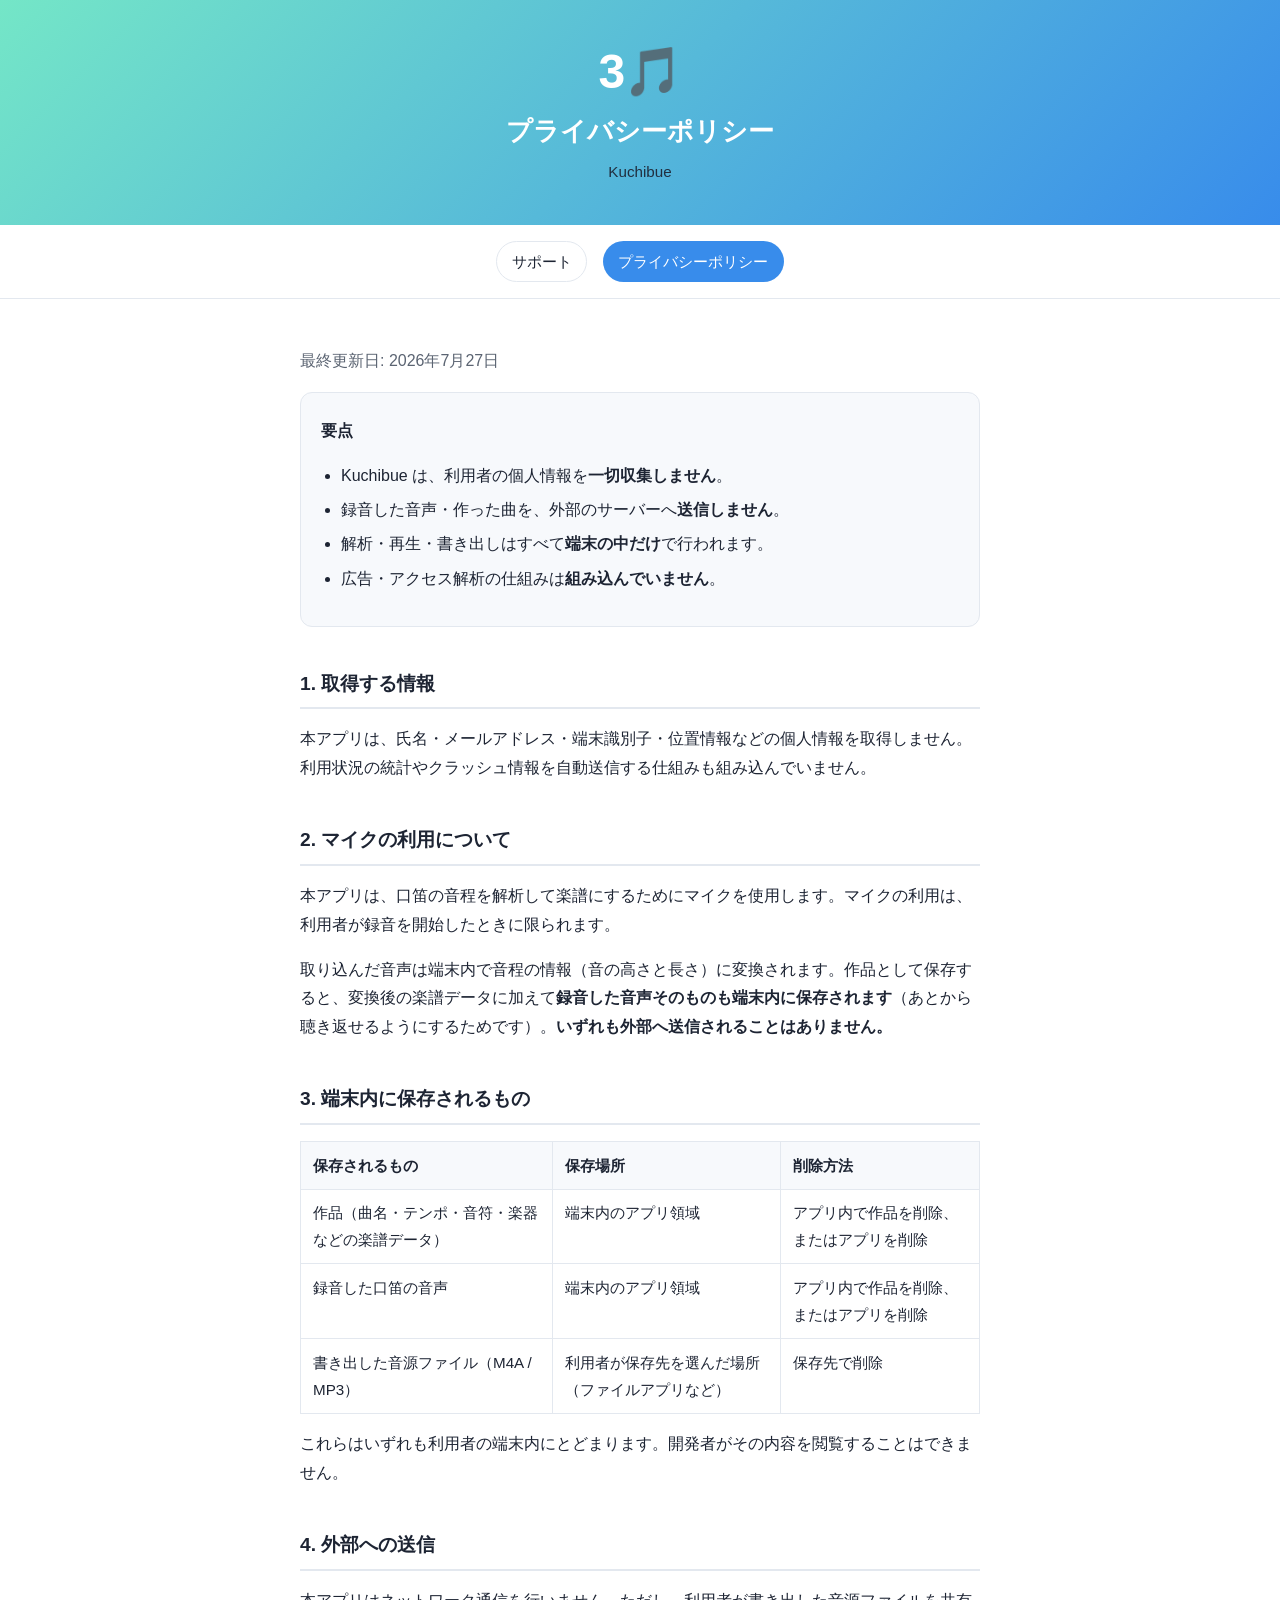
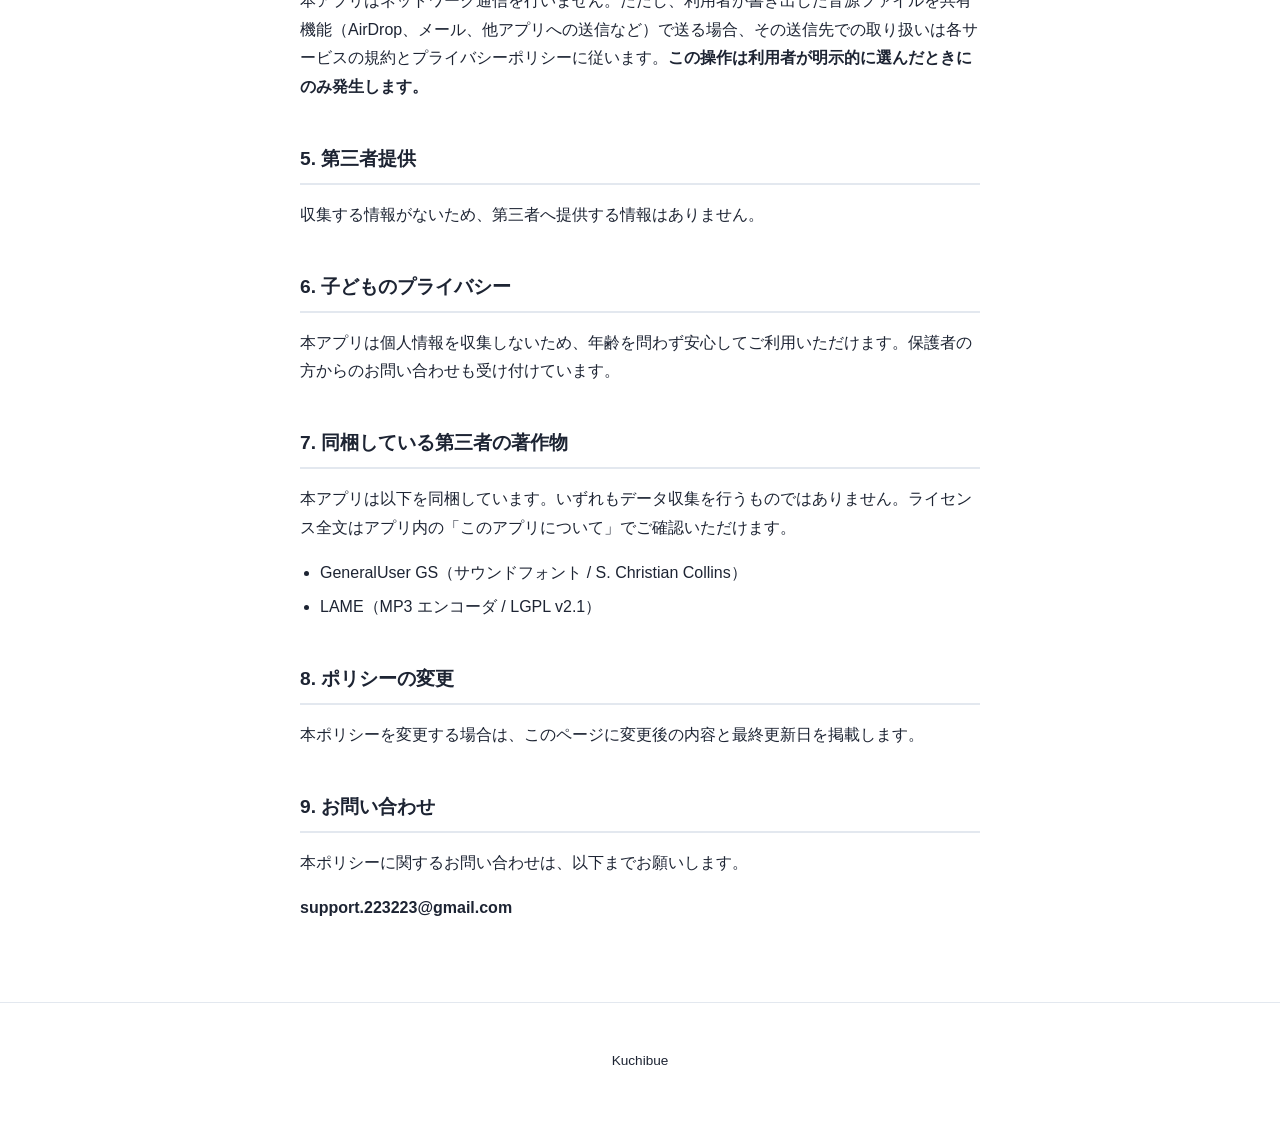
==== privacy.html @ 17d340cf "口笛の生音を保存する仕様変更を反映 アプリが録音した口笛の音声も端末内に保存するようになったため、 FAQ とプライバシーポリシーの記述を実態に合わせる。書き出しの長さ上限も追記。" ====
<!DOCTYPE html>
<html lang="ja">
<head>
<meta charset="utf-8">
<meta name="viewport" content="width=device-width, initial-scale=1">
<title>Kuchibue — プライバシーポリシー</title>
<meta name="description" content="iOS アプリ Kuchibue のプライバシーポリシー。個人情報の収集・送信は行いません。">
<link rel="stylesheet" href="style.css">
</head>
<body>

<header>
  <div class="logo">3🎵</div>
  <h1>プライバシーポリシー</h1>
  <p>Kuchibue</p>
</header>

<nav>
  <a href="index.html">サポート</a>
  <a href="privacy.html" class="current">プライバシーポリシー</a>
</nav>

<main>

<p class="lead">最終更新日: 2026年7月27日</p>

<div class="card">
  <h3>要点</h3>
  <ul>
    <li>Kuchibue は、利用者の個人情報を<strong>一切収集しません</strong>。</li>
    <li>録音した音声・作った曲を、外部のサーバーへ<strong>送信しません</strong>。</li>
    <li>解析・再生・書き出しはすべて<strong>端末の中だけ</strong>で行われます。</li>
    <li>広告・アクセス解析の仕組みは<strong>組み込んでいません</strong>。</li>
  </ul>
</div>

<h2>1. 取得する情報</h2>
<p>本アプリは、氏名・メールアドレス・端末識別子・位置情報などの個人情報を取得しません。利用状況の統計やクラッシュ情報を自動送信する仕組みも組み込んでいません。</p>

<h2>2. マイクの利用について</h2>
<p>本アプリは、口笛の音程を解析して楽譜にするためにマイクを使用します。マイクの利用は、利用者が録音を開始したときに限られます。</p>
<p>取り込んだ音声は端末内で音程の情報（音の高さと長さ）に変換されます。作品として保存すると、変換後の楽譜データに加えて<strong>録音した音声そのものも端末内に保存されます</strong>（あとから聴き返せるようにするためです）。<strong>いずれも外部へ送信されることはありません。</strong></p>

<h2>3. 端末内に保存されるもの</h2>
<table>
  <tr><th>保存されるもの</th><th>保存場所</th><th>削除方法</th></tr>
  <tr>
    <td>作品（曲名・テンポ・音符・楽器などの楽譜データ）</td>
    <td>端末内のアプリ領域</td>
    <td>アプリ内で作品を削除、またはアプリを削除</td>
  </tr>
  <tr>
    <td>録音した口笛の音声</td>
    <td>端末内のアプリ領域</td>
    <td>アプリ内で作品を削除、またはアプリを削除</td>
  </tr>
  <tr>
    <td>書き出した音源ファイル（M4A / MP3）</td>
    <td>利用者が保存先を選んだ場所（ファイルアプリなど）</td>
    <td>保存先で削除</td>
  </tr>
</table>
<p>これらはいずれも利用者の端末内にとどまります。開発者がその内容を閲覧することはできません。</p>

<h2>4. 外部への送信</h2>
<p>本アプリはネットワーク通信を行いません。ただし、利用者が書き出した音源ファイルを共有機能（AirDrop、メール、他アプリへの送信など）で送る場合、その送信先での取り扱いは各サービスの規約とプライバシーポリシーに従います。<strong>この操作は利用者が明示的に選んだときにのみ発生します。</strong></p>

<h2>5. 第三者提供</h2>
<p>収集する情報がないため、第三者へ提供する情報はありません。</p>

<h2>6. 子どものプライバシー</h2>
<p>本アプリは個人情報を収集しないため、年齢を問わず安心してご利用いただけます。保護者の方からのお問い合わせも受け付けています。</p>

<h2>7. 同梱している第三者の著作物</h2>
<p>本アプリは以下を同梱しています。いずれもデータ収集を行うものではありません。ライセンス全文はアプリ内の「このアプリについて」でご確認いただけます。</p>
<ul>
  <li>GeneralUser GS（サウンドフォント / S. Christian Collins）</li>
  <li>LAME（MP3 エンコーダ / LGPL v2.1）</li>
</ul>

<h2>8. ポリシーの変更</h2>
<p>本ポリシーを変更する場合は、このページに変更後の内容と最終更新日を掲載します。</p>

<h2>9. お問い合わせ</h2>
<p>本ポリシーに関するお問い合わせは、以下までお願いします。</p>
<p><strong>support.223223@gmail.com</strong></p>

</main>

<footer>
  <p>Kuchibue</p>
</footer>

</body>
</html>
---- style.css ----
/* Kuchibue 公式サイト（サポート／プライバシーポリシー）
   外部リソースに依存しない。配色はアプリのアイコンに合わせる。 */

:root {
  --mint: #74e6c7;
  --blue: #388ceb;
  --ink: #1d2433;
  --muted: #5b6472;
  --line: #e3e8ef;
  --bg: #ffffff;
  --card: #f7f9fc;
}

@media (prefers-color-scheme: dark) {
  :root {
    --ink: #eef2f8;
    --muted: #a3adbb;
    --line: #2a3242;
    --bg: #151a23;
    --card: #1d2431;
  }
}

* { box-sizing: border-box; }

body {
  margin: 0;
  background: var(--bg);
  color: var(--ink);
  font-family: -apple-system, BlinkMacSystemFont, "Hiragino Sans", "Noto Sans JP", sans-serif;
  line-height: 1.8;
  -webkit-text-size-adjust: 100%;
}

header {
  background: linear-gradient(135deg, var(--mint), var(--blue));
  color: #fff;
  padding: 3rem 1.25rem 2.5rem;
  text-align: center;
}

header .logo {
  font-size: 3rem;
  font-weight: 700;
  letter-spacing: -0.04em;
  line-height: 1;
}

header h1 { margin: 0.75rem 0 0.25rem; font-size: 1.6rem; }
header p { margin: 0; opacity: 0.92; font-size: 0.95rem; }

main {
  max-width: 720px;
  margin: 0 auto;
  padding: 2rem 1.25rem 4rem;
}

h2 {
  font-size: 1.2rem;
  margin: 2.5rem 0 0.75rem;
  padding-bottom: 0.4rem;
  border-bottom: 2px solid var(--line);
}

h3 { font-size: 1rem; margin: 1.75rem 0 0.4rem; }

p, li { color: var(--ink); }
ul { padding-left: 1.25rem; }
li { margin: 0.35rem 0; }

.lead { color: var(--muted); }

.card {
  background: var(--card);
  border: 1px solid var(--line);
  border-radius: 12px;
  padding: 1rem 1.25rem;
  margin: 1rem 0;
}

.card h3 { margin-top: 0.5rem; }

.note {
  border-left: 4px solid var(--blue);
  padding-left: 1rem;
  color: var(--muted);
}

a { color: var(--blue); }

nav {
  display: flex;
  gap: 1rem;
  justify-content: center;
  flex-wrap: wrap;
  padding: 1rem;
  border-bottom: 1px solid var(--line);
}

nav a {
  text-decoration: none;
  font-size: 0.95rem;
  padding: 0.35rem 0.9rem;
  border-radius: 999px;
  border: 1px solid var(--line);
  color: var(--ink);
}

nav a.current { background: var(--blue); color: #fff; border-color: transparent; }

footer {
  border-top: 1px solid var(--line);
  padding: 2rem 1.25rem 3rem;
  text-align: center;
  color: var(--muted);
  font-size: 0.85rem;
}

table { border-collapse: collapse; width: 100%; margin: 1rem 0; font-size: 0.95rem; }
th, td { border: 1px solid var(--line); padding: 0.6rem 0.75rem; text-align: left; vertical-align: top; }
th { background: var(--card); white-space: nowrap; }

@media (max-width: 480px) {
  header { padding: 2.25rem 1rem 2rem; }
  header .logo { font-size: 2.4rem; }
  table, th, td { font-size: 0.9rem; }
}
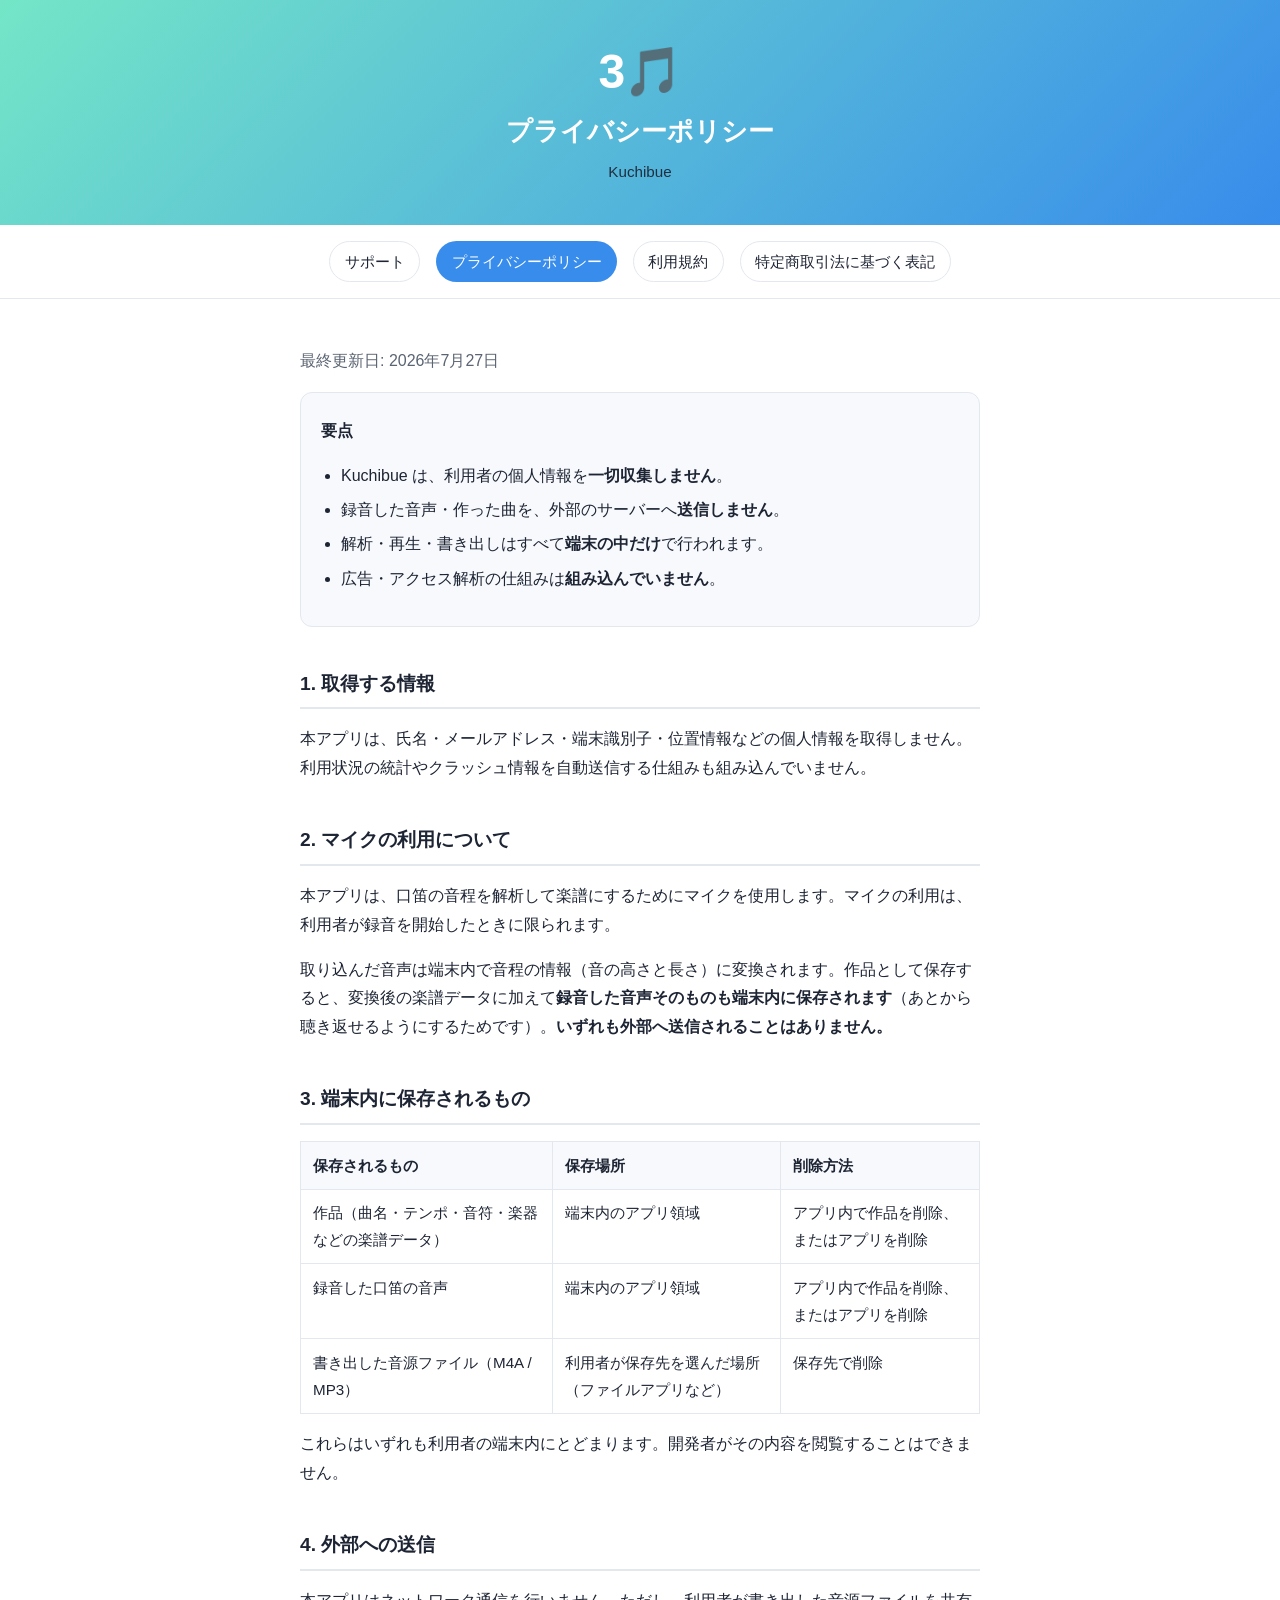
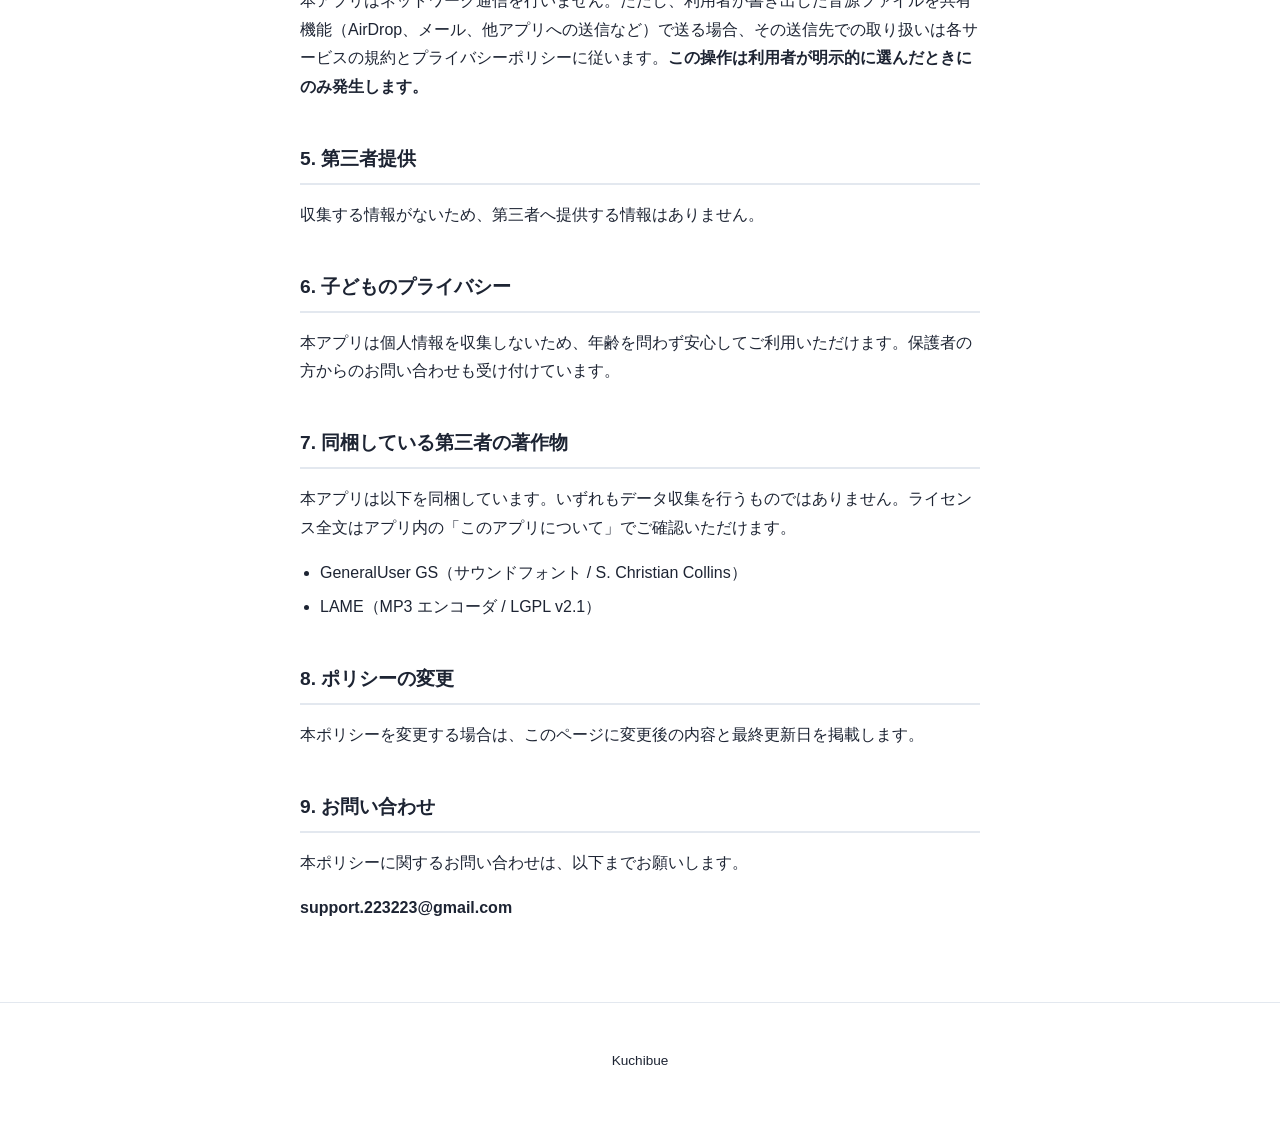
==== commit 9791ff41: "特定商取引法に基づく表記と利用規約を追加した App内課金(Kuchibue Pro)を出すにあたり、日本では iTunes K.K. が代理人で 売主が開発者本人になるため、特商法11条の広告表示義" ====
--- a/privacy.html
+++ b/privacy.html
@@ -18,6 +18,8 @@
 <nav>
   <a href="index.html">サポート</a>
   <a href="privacy.html" class="current">プライバシーポリシー</a>
+  <a href="terms.html">利用規約</a>
+  <a href="tokushoho.html">特定商取引法に基づく表記</a>
 </nav>
 
 <main>
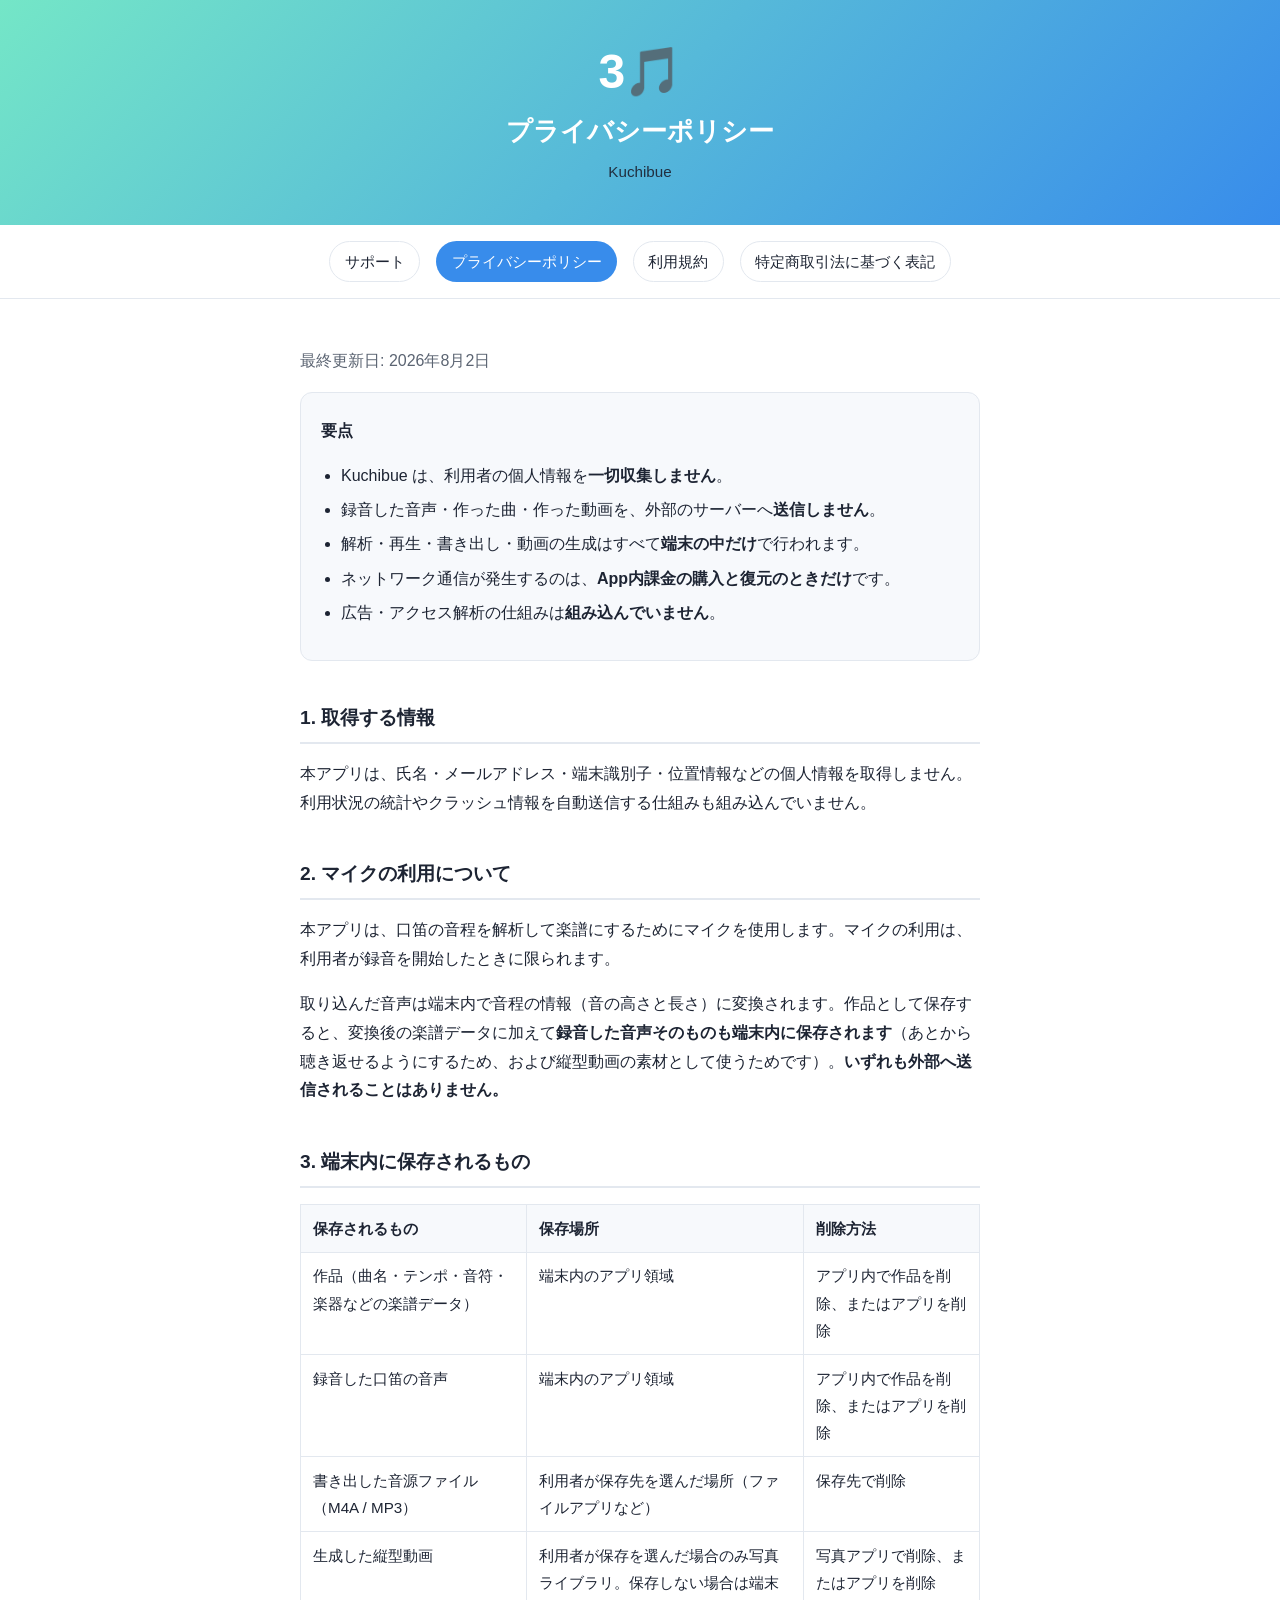
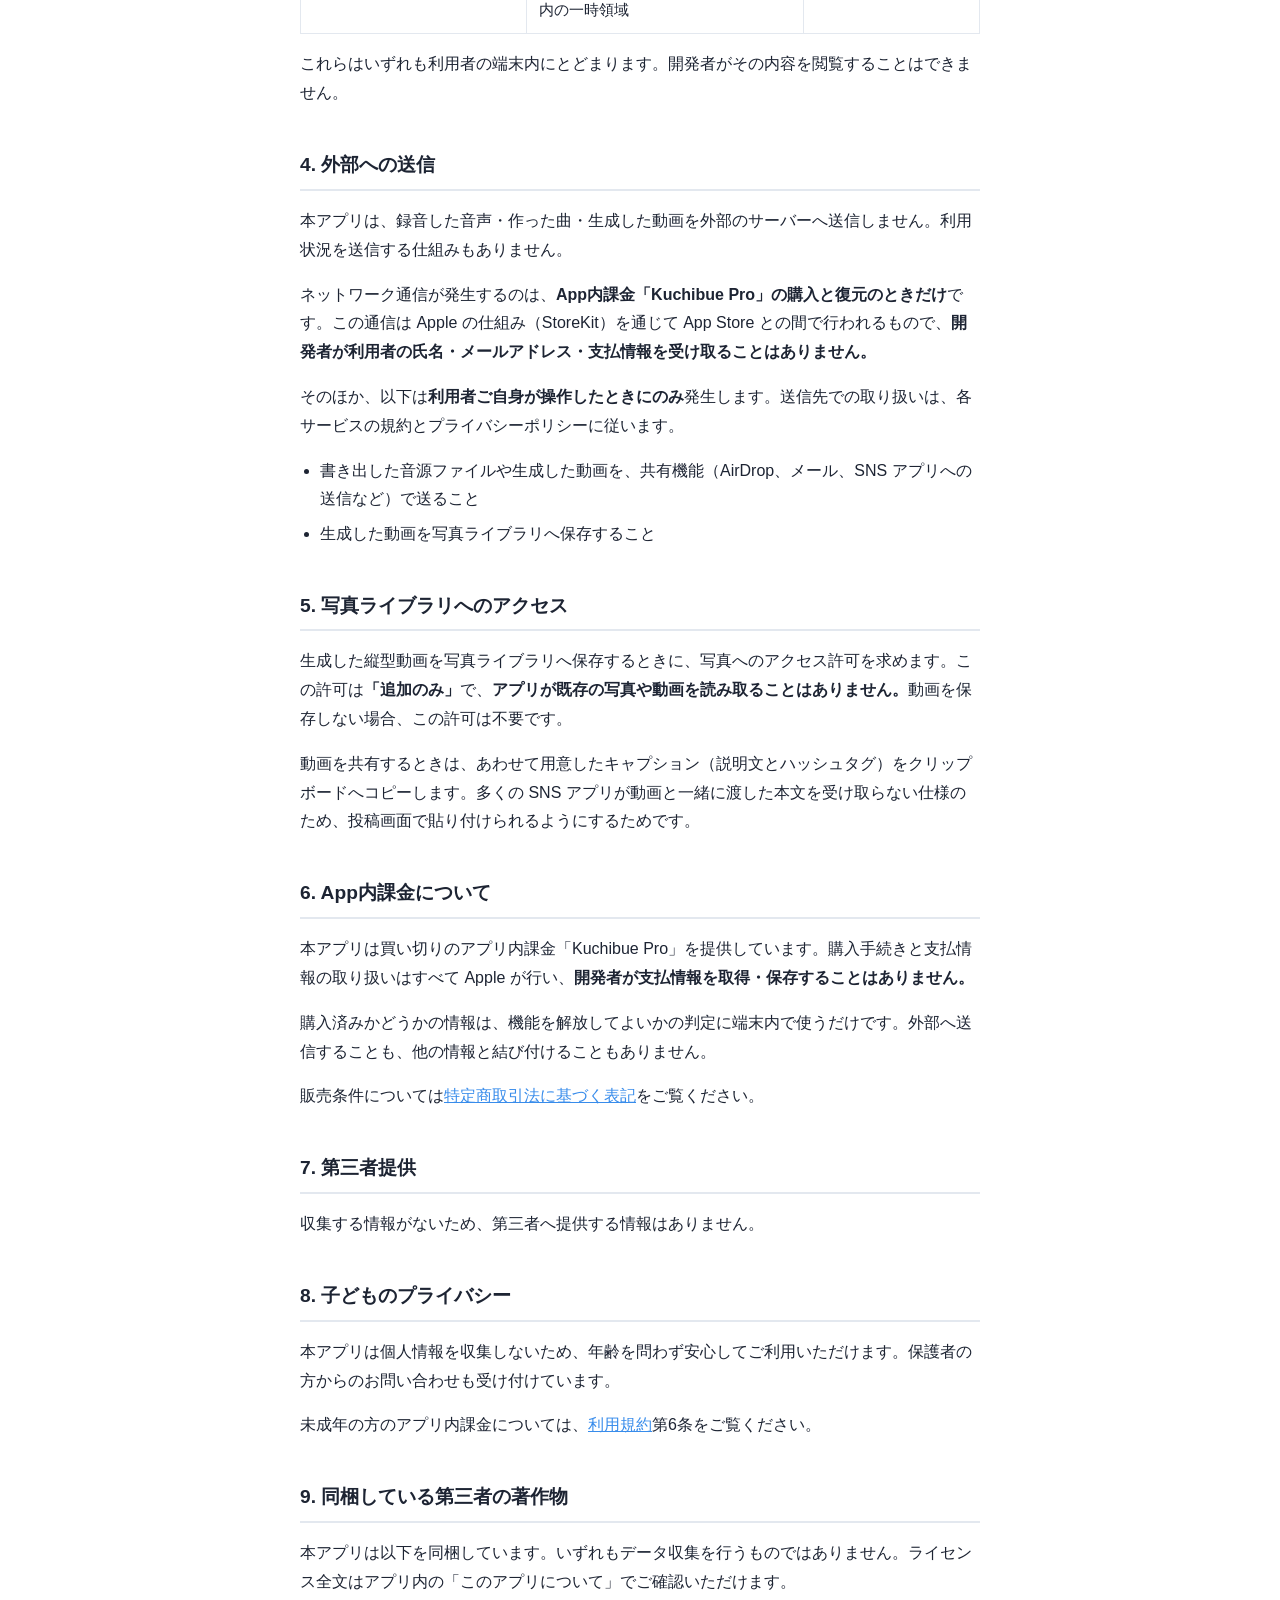
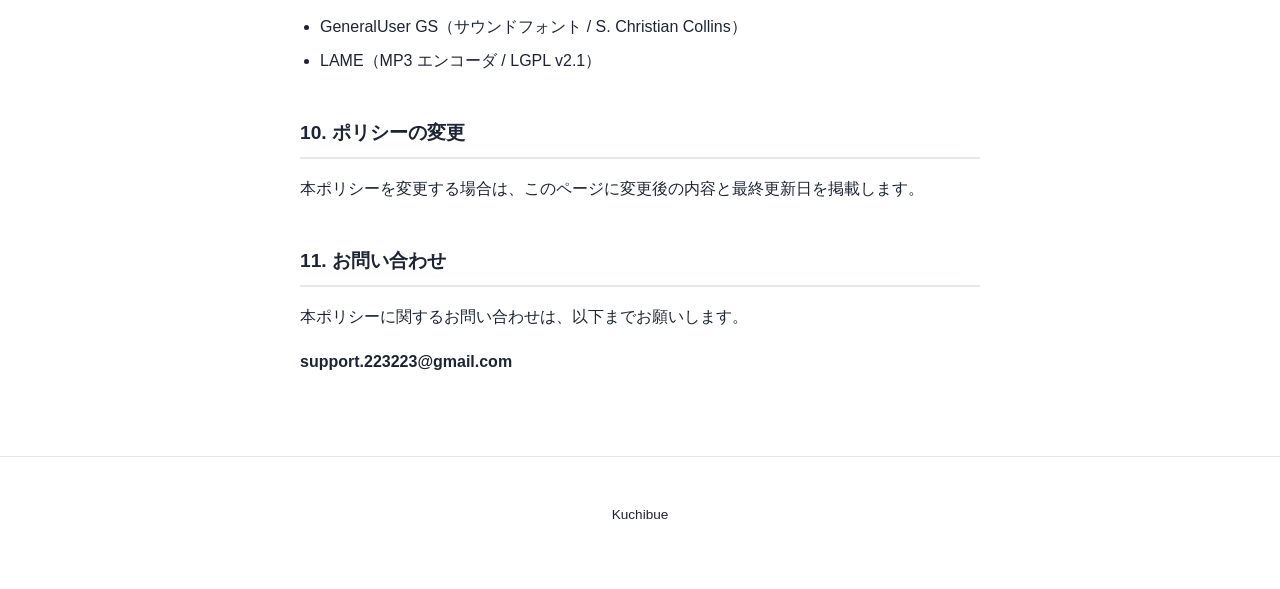
==== commit c35f13fa: "R16/R17/R19 の実装に合わせてサポートとポリシーを直した 「本アプリはネットワーク通信を行いません」が StoreKit と食い違っていたので、 録音音声・曲・動画を送信しないことと、通信が" ====
--- a/privacy.html
+++ b/privacy.html
@@ -24,14 +24,15 @@
 
 <main>
 
-<p class="lead">最終更新日: 2026年7月27日</p>
+<p class="lead">最終更新日: 2026年8月2日</p>
 
 <div class="card">
   <h3>要点</h3>
   <ul>
     <li>Kuchibue は、利用者の個人情報を<strong>一切収集しません</strong>。</li>
-    <li>録音した音声・作った曲を、外部のサーバーへ<strong>送信しません</strong>。</li>
-    <li>解析・再生・書き出しはすべて<strong>端末の中だけ</strong>で行われます。</li>
+    <li>録音した音声・作った曲・作った動画を、外部のサーバーへ<strong>送信しません</strong>。</li>
+    <li>解析・再生・書き出し・動画の生成はすべて<strong>端末の中だけ</strong>で行われます。</li>
+    <li>ネットワーク通信が発生するのは、<strong>App内課金の購入と復元のときだけ</strong>です。</li>
     <li>広告・アクセス解析の仕組みは<strong>組み込んでいません</strong>。</li>
   </ul>
 </div>
@@ -41,7 +42,7 @@
 
 <h2>2. マイクの利用について</h2>
 <p>本アプリは、口笛の音程を解析して楽譜にするためにマイクを使用します。マイクの利用は、利用者が録音を開始したときに限られます。</p>
-<p>取り込んだ音声は端末内で音程の情報（音の高さと長さ）に変換されます。作品として保存すると、変換後の楽譜データに加えて<strong>録音した音声そのものも端末内に保存されます</strong>（あとから聴き返せるようにするためです）。<strong>いずれも外部へ送信されることはありません。</strong></p>
+<p>取り込んだ音声は端末内で音程の情報（音の高さと長さ）に変換されます。作品として保存すると、変換後の楽譜データに加えて<strong>録音した音声そのものも端末内に保存されます</strong>（あとから聴き返せるようにするため、および縦型動画の素材として使うためです）。<strong>いずれも外部へ送信されることはありません。</strong></p>
 
 <h2>3. 端末内に保存されるもの</h2>
 <table>
@@ -61,29 +62,50 @@
     <td>利用者が保存先を選んだ場所（ファイルアプリなど）</td>
     <td>保存先で削除</td>
   </tr>
+  <tr>
+    <td>生成した縦型動画</td>
+    <td>利用者が保存を選んだ場合のみ写真ライブラリ。保存しない場合は端末内の一時領域</td>
+    <td>写真アプリで削除、またはアプリを削除</td>
+  </tr>
 </table>
 <p>これらはいずれも利用者の端末内にとどまります。開発者がその内容を閲覧することはできません。</p>
 
 <h2>4. 外部への送信</h2>
-<p>本アプリはネットワーク通信を行いません。ただし、利用者が書き出した音源ファイルを共有機能（AirDrop、メール、他アプリへの送信など）で送る場合、その送信先での取り扱いは各サービスの規約とプライバシーポリシーに従います。<strong>この操作は利用者が明示的に選んだときにのみ発生します。</strong></p>
+<p>本アプリは、録音した音声・作った曲・生成した動画を外部のサーバーへ送信しません。利用状況を送信する仕組みもありません。</p>
+<p>ネットワーク通信が発生するのは、<strong>App内課金「Kuchibue Pro」の購入と復元のときだけ</strong>です。この通信は Apple の仕組み（StoreKit）を通じて App Store との間で行われるもので、<strong>開発者が利用者の氏名・メールアドレス・支払情報を受け取ることはありません。</strong></p>
+<p>そのほか、以下は<strong>利用者ご自身が操作したときにのみ</strong>発生します。送信先での取り扱いは、各サービスの規約とプライバシーポリシーに従います。</p>
+<ul>
+  <li>書き出した音源ファイルや生成した動画を、共有機能（AirDrop、メール、SNS アプリへの送信など）で送ること</li>
+  <li>生成した動画を写真ライブラリへ保存すること</li>
+</ul>
 
-<h2>5. 第三者提供</h2>
+<h2>5. 写真ライブラリへのアクセス</h2>
+<p>生成した縦型動画を写真ライブラリへ保存するときに、写真へのアクセス許可を求めます。この許可は<strong>「追加のみ」</strong>で、<strong>アプリが既存の写真や動画を読み取ることはありません。</strong>動画を保存しない場合、この許可は不要です。</p>
+<p>動画を共有するときは、あわせて用意したキャプション（説明文とハッシュタグ）をクリップボードへコピーします。多くの SNS アプリが動画と一緒に渡した本文を受け取らない仕様のため、投稿画面で貼り付けられるようにするためです。</p>
+
+<h2>6. App内課金について</h2>
+<p>本アプリは買い切りのアプリ内課金「Kuchibue Pro」を提供しています。購入手続きと支払情報の取り扱いはすべて Apple が行い、<strong>開発者が支払情報を取得・保存することはありません。</strong></p>
+<p>購入済みかどうかの情報は、機能を解放してよいかの判定に端末内で使うだけです。外部へ送信することも、他の情報と結び付けることもありません。</p>
+<p>販売条件については<a href="tokushoho.html">特定商取引法に基づく表記</a>をご覧ください。</p>
+
+<h2>7. 第三者提供</h2>
 <p>収集する情報がないため、第三者へ提供する情報はありません。</p>
 
-<h2>6. 子どものプライバシー</h2>
+<h2>8. 子どものプライバシー</h2>
 <p>本アプリは個人情報を収集しないため、年齢を問わず安心してご利用いただけます。保護者の方からのお問い合わせも受け付けています。</p>
+<p>未成年の方のアプリ内課金については、<a href="terms.html">利用規約</a>第6条をご覧ください。</p>
 
-<h2>7. 同梱している第三者の著作物</h2>
+<h2>9. 同梱している第三者の著作物</h2>
 <p>本アプリは以下を同梱しています。いずれもデータ収集を行うものではありません。ライセンス全文はアプリ内の「このアプリについて」でご確認いただけます。</p>
 <ul>
   <li>GeneralUser GS（サウンドフォント / S. Christian Collins）</li>
   <li>LAME（MP3 エンコーダ / LGPL v2.1）</li>
 </ul>
 
-<h2>8. ポリシーの変更</h2>
+<h2>10. ポリシーの変更</h2>
 <p>本ポリシーを変更する場合は、このページに変更後の内容と最終更新日を掲載します。</p>
 
-<h2>9. お問い合わせ</h2>
+<h2>11. お問い合わせ</h2>
 <p>本ポリシーに関するお問い合わせは、以下までお願いします。</p>
 <p><strong>support.223223@gmail.com</strong></p>
 
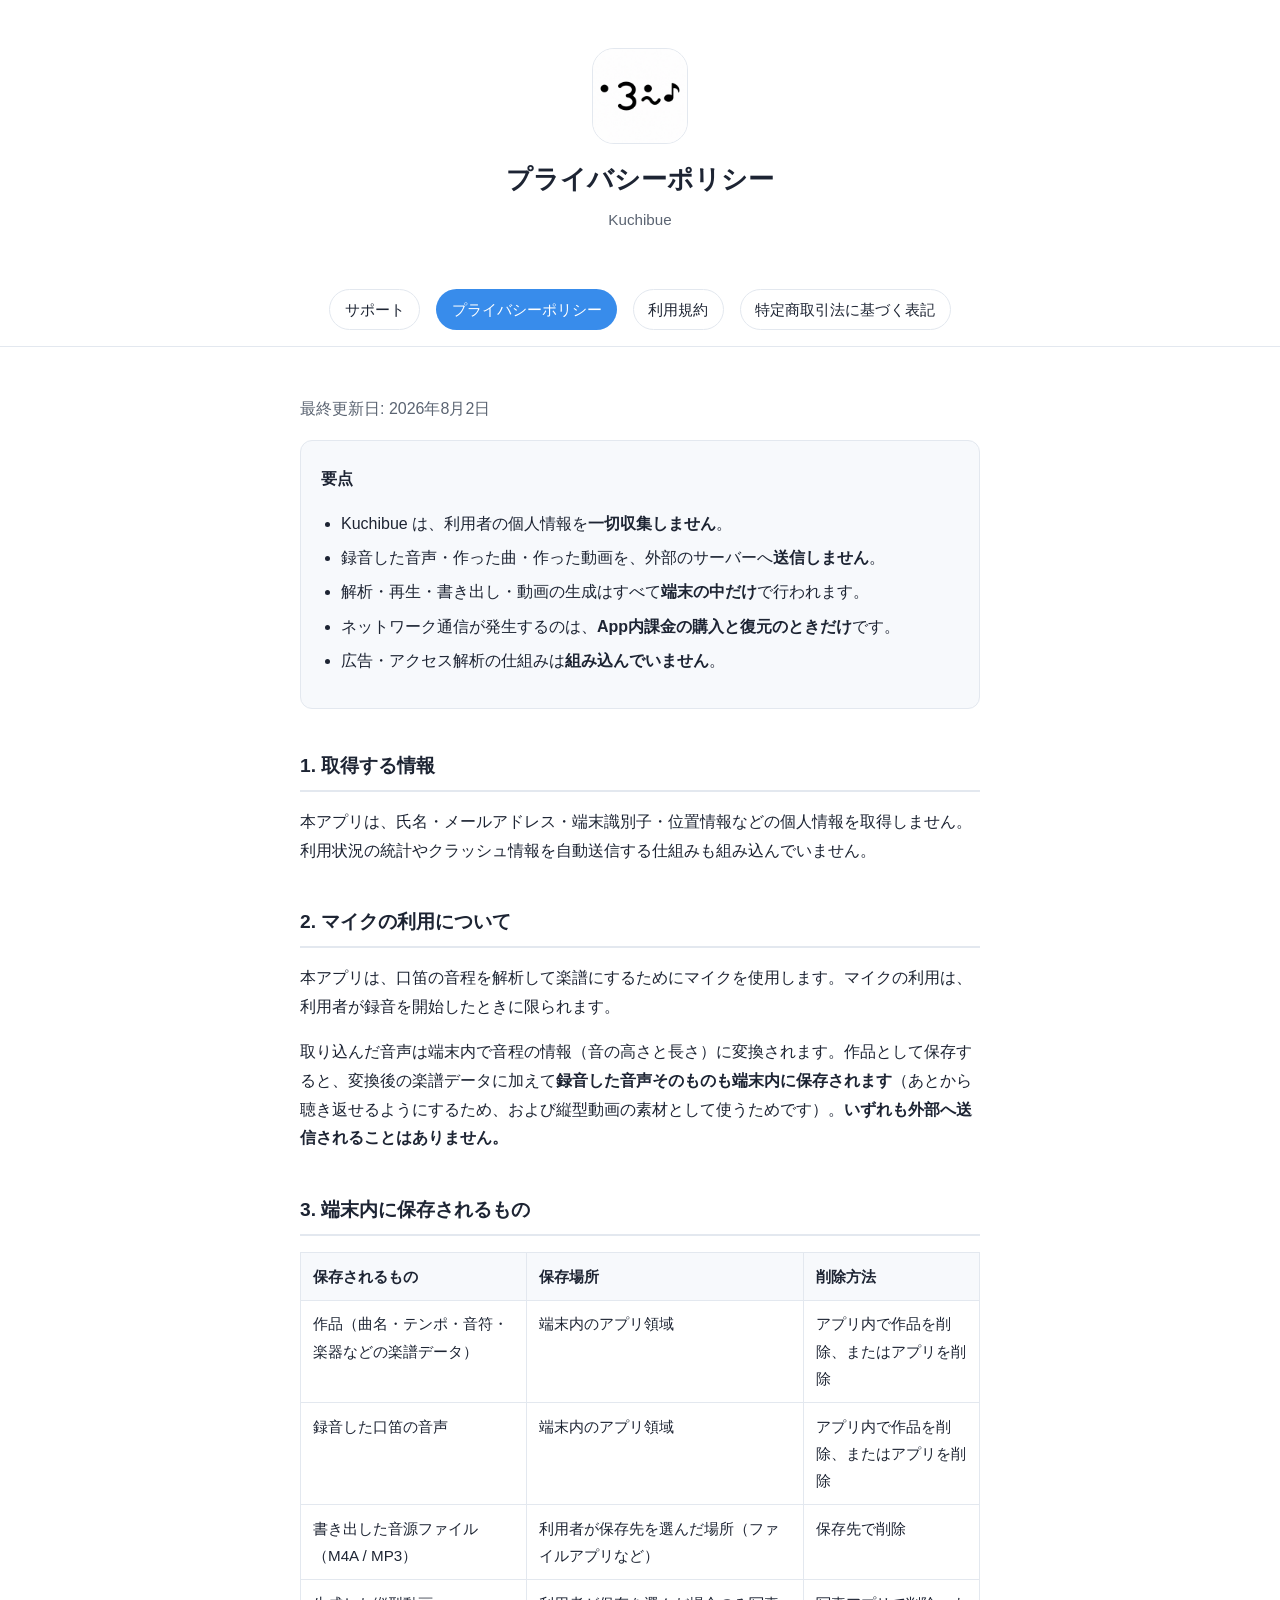
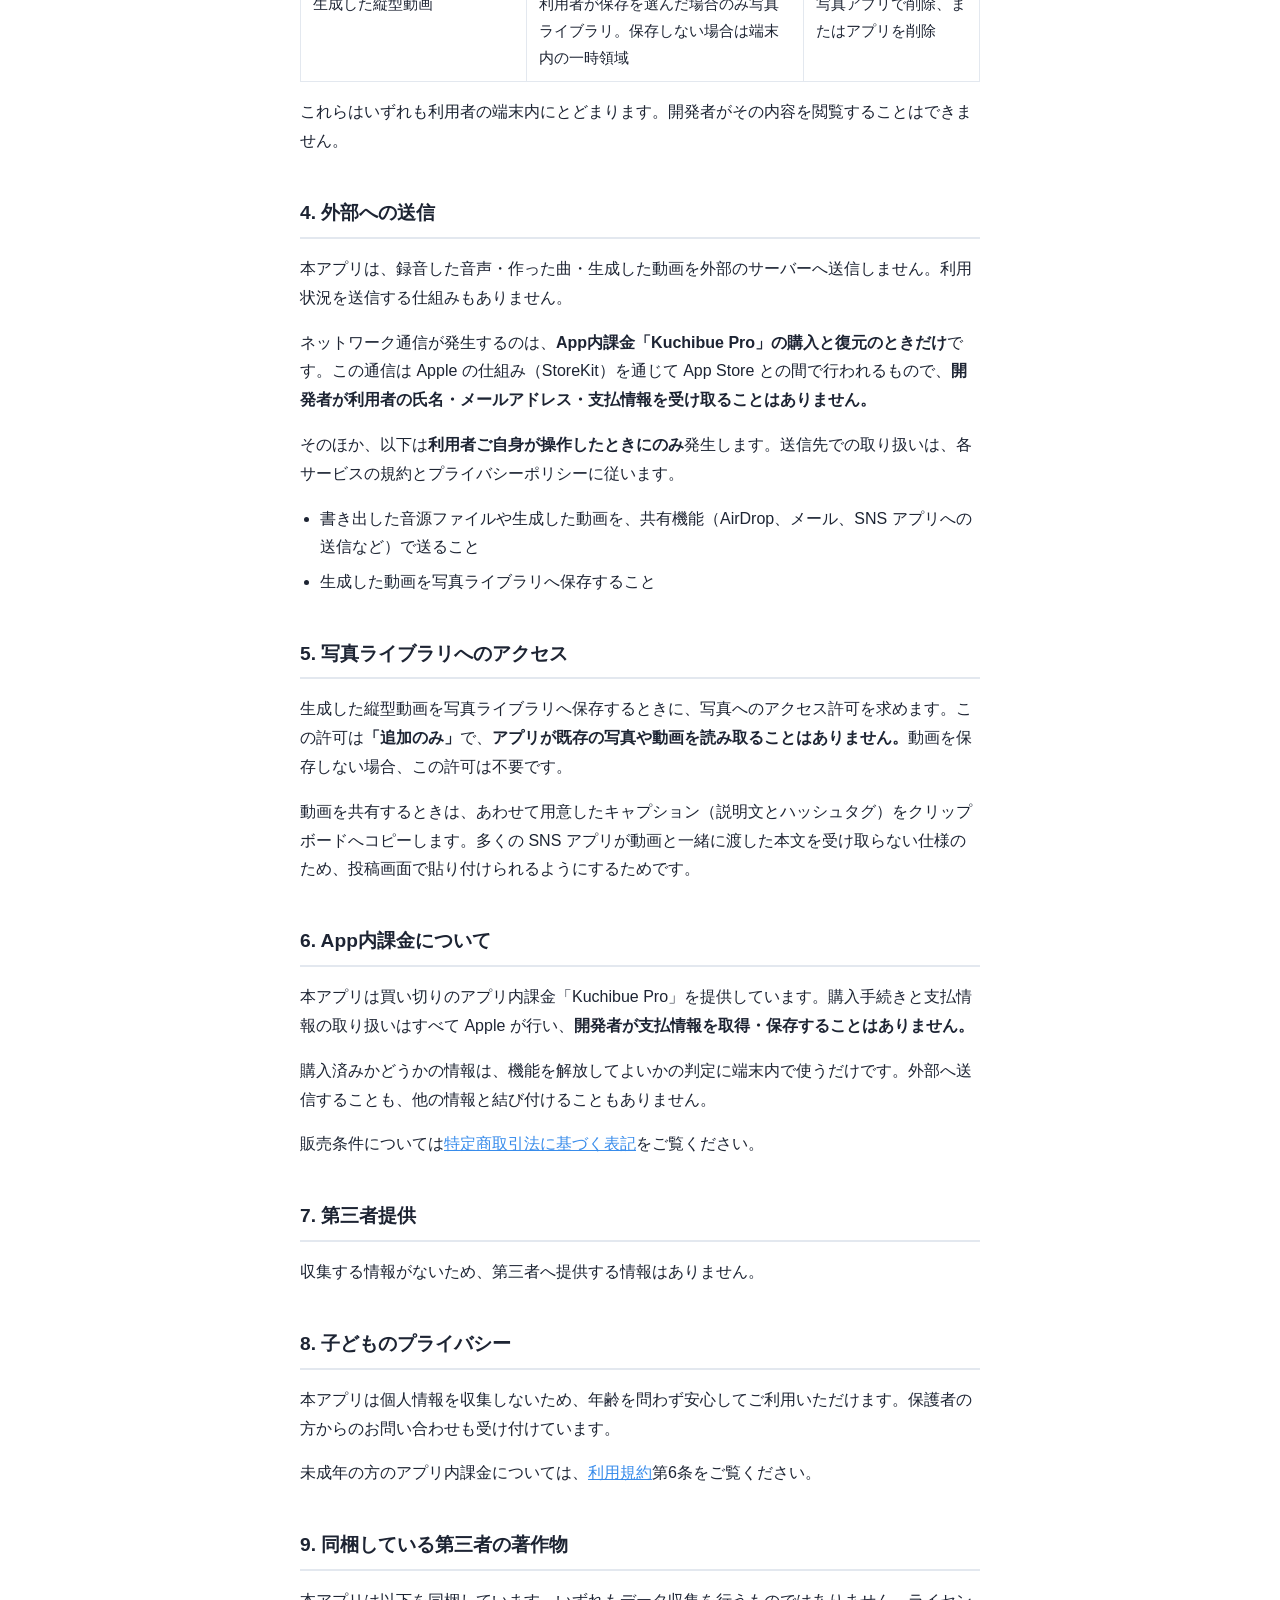
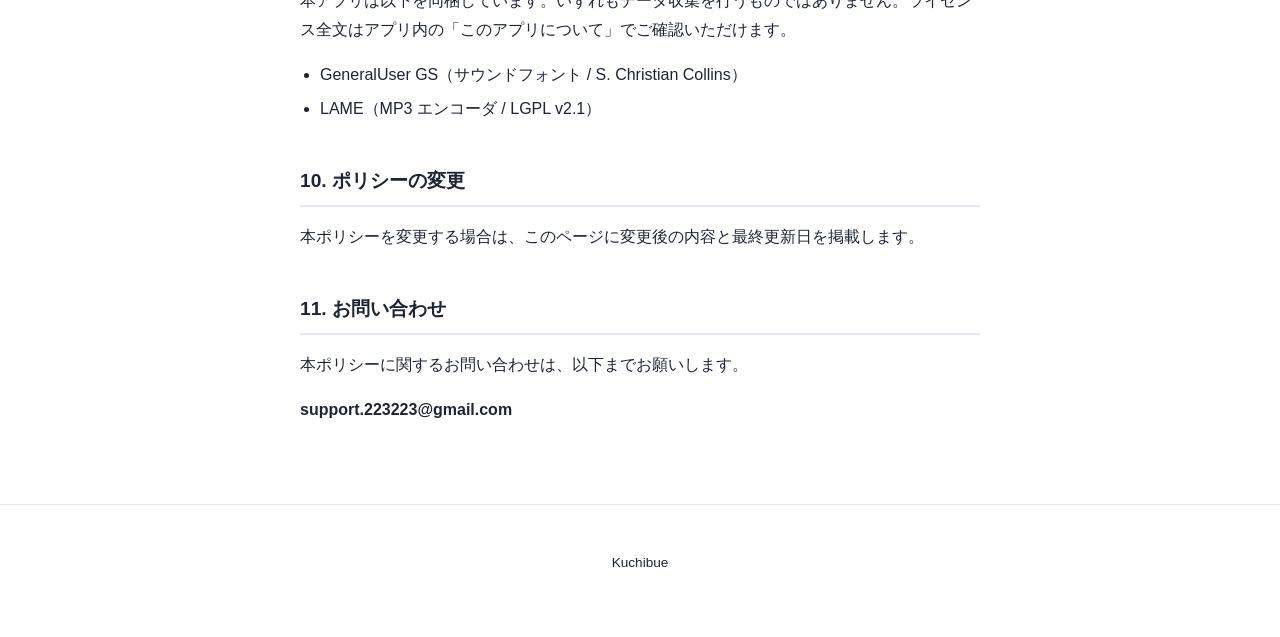
==== commit f1821a4e: "ヘッダーのロゴを正式版のアプリアイコンに差し替え、背景を白にした" ====
--- a/privacy.html
+++ b/privacy.html
@@ -10,7 +10,7 @@
 <body>
 
 <header>
-  <div class="logo">3🎵</div>
+  <img class="logo" src="icon.png" width="96" height="96" alt="Kuchibue のアイコン">
   <h1>プライバシーポリシー</h1>
   <p>Kuchibue</p>
 </header>
--- a/style.css
+++ b/style.css
@@ -33,21 +33,26 @@
 }
 
 header {
-  background: linear-gradient(135deg, var(--mint), var(--blue));
-  color: #fff;
+  background: var(--bg);
+  color: var(--ink);
   padding: 3rem 1.25rem 2.5rem;
   text-align: center;
 }
 
+/* アプリアイコンをそのまま出す。アイコンは白地に黒なので、タイル側の白は
+   ダークモードでも固定にする（var(--bg) にすると顔が読めなくなる）。 */
 header .logo {
-  font-size: 3rem;
-  font-weight: 700;
-  letter-spacing: -0.04em;
-  line-height: 1;
+  display: block;
+  width: 96px;
+  height: 96px;
+  margin: 0 auto;
+  background: #fff;
+  border: 1px solid var(--line);
+  border-radius: 22px;
 }
 
 header h1 { margin: 0.75rem 0 0.25rem; font-size: 1.6rem; }
-header p { margin: 0; opacity: 0.92; font-size: 0.95rem; }
+header p { margin: 0; color: var(--muted); font-size: 0.95rem; }
 
 main {
   max-width: 720px;
@@ -122,6 +127,6 @@
 
 @media (max-width: 480px) {
   header { padding: 2.25rem 1rem 2rem; }
-  header .logo { font-size: 2.4rem; }
+  header .logo { width: 80px; height: 80px; border-radius: 18px; }
   table, th, td { font-size: 0.9rem; }
 }
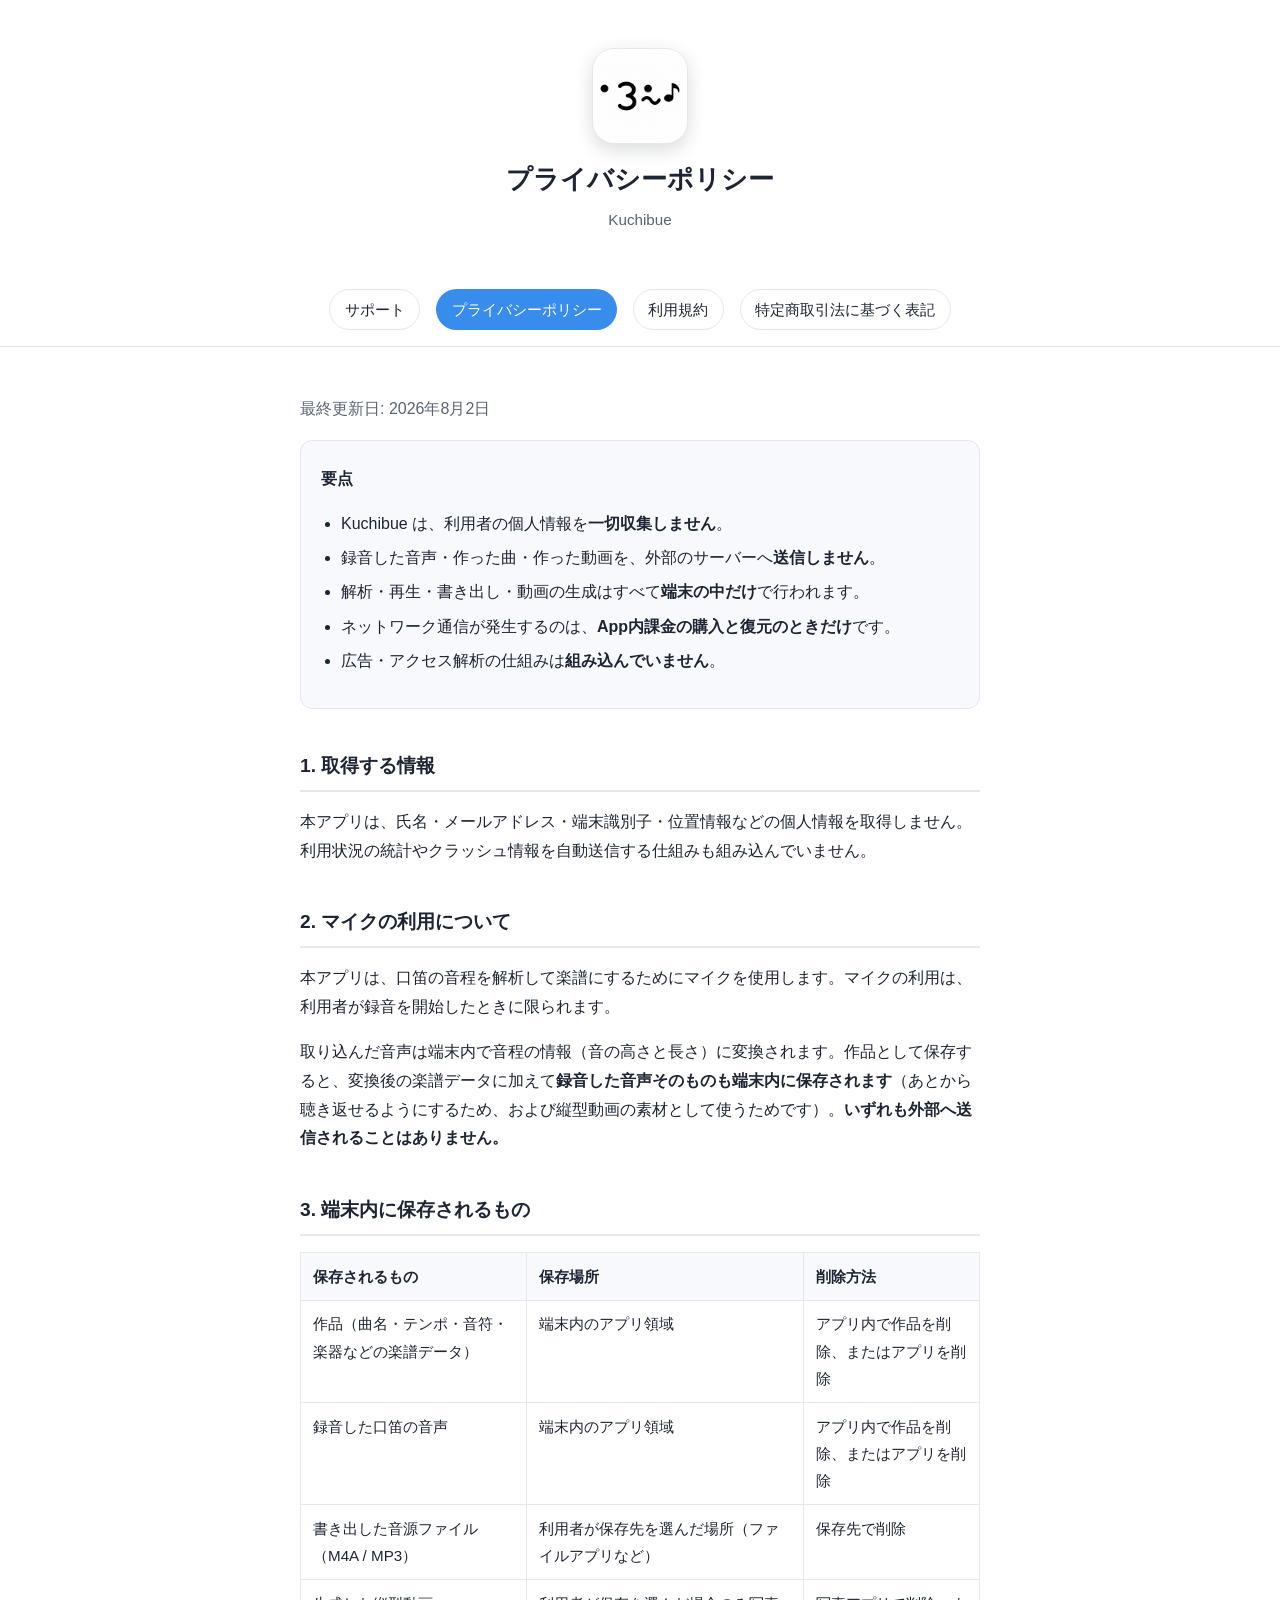
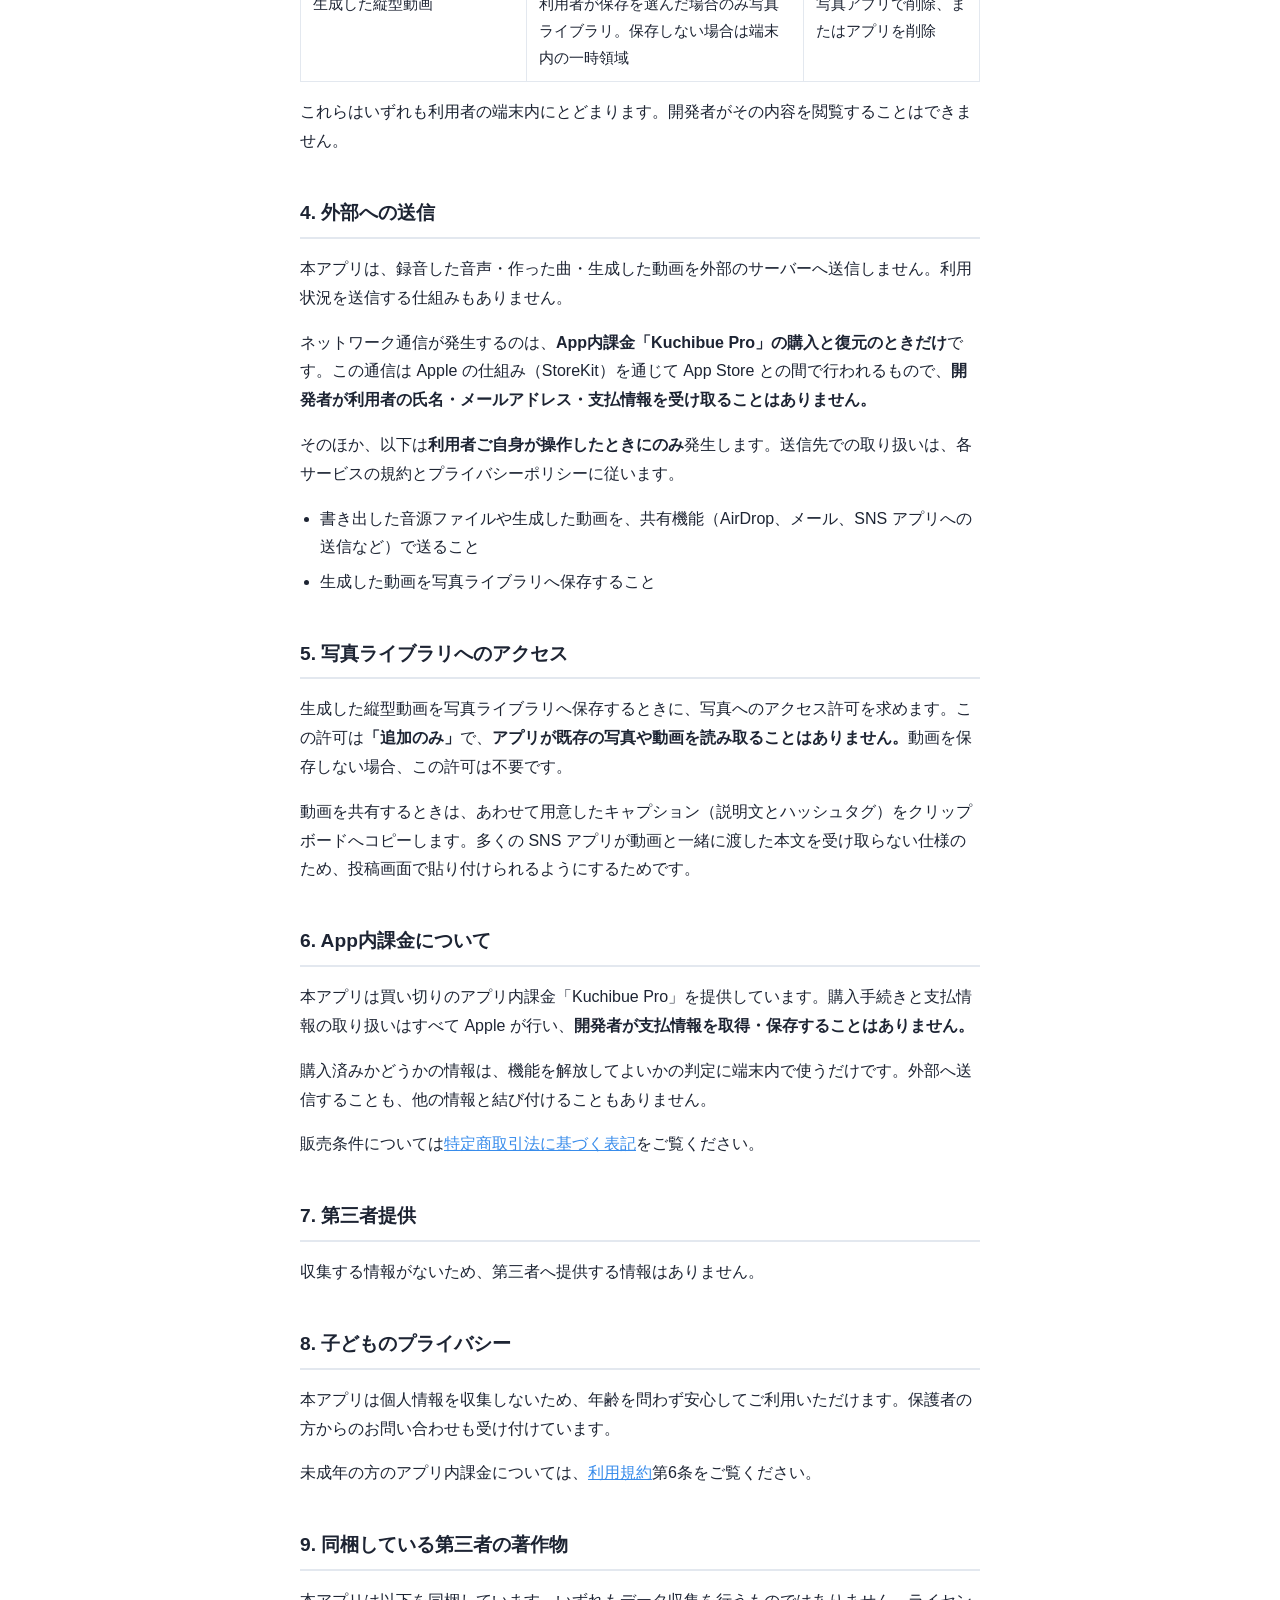
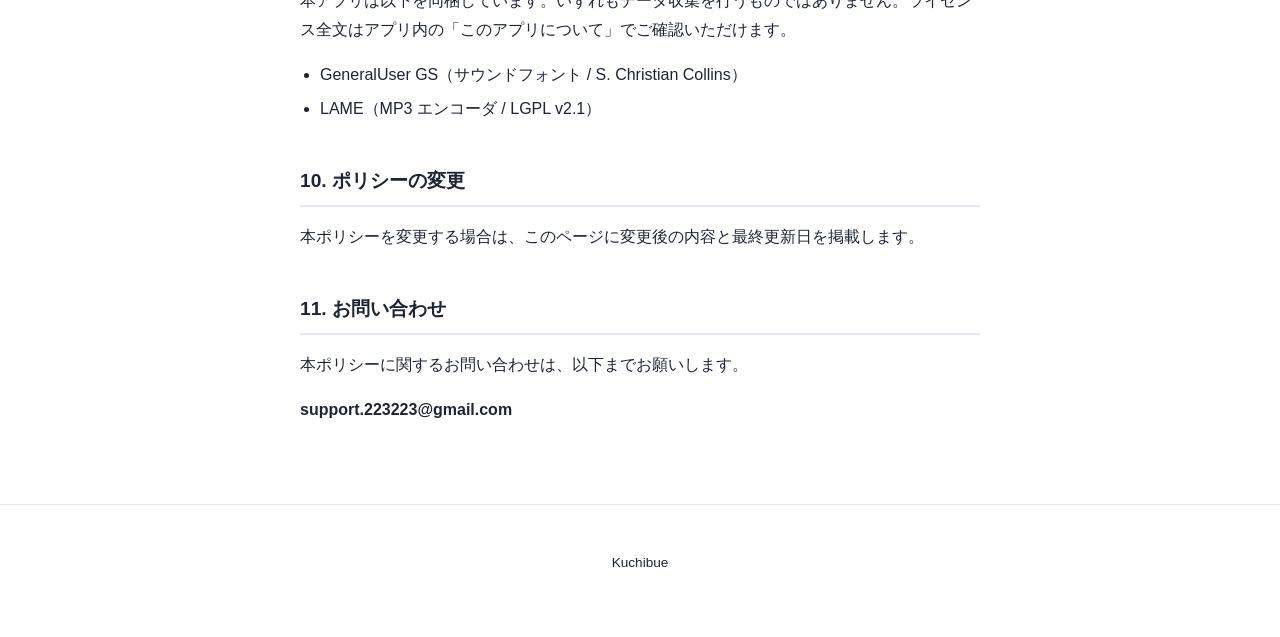
==== commit 21239731: "アイコンに影を付け、CSS のキャッシュ対策にバージョン付きパスを使うようにした" ====
--- a/privacy.html
+++ b/privacy.html
@@ -5,7 +5,7 @@
 <meta name="viewport" content="width=device-width, initial-scale=1">
 <title>Kuchibue — プライバシーポリシー</title>
 <meta name="description" content="iOS アプリ Kuchibue のプライバシーポリシー。個人情報の収集・送信は行いません。">
-<link rel="stylesheet" href="style.css">
+<link rel="stylesheet" href="style.css?v=2">
 </head>
 <body>
 
--- a/style.css
+++ b/style.css
@@ -48,7 +48,10 @@
   margin: 0 auto;
   background: #fff;
   border: 1px solid var(--line);
+  /* iOS のホーム画面と同じ角丸比率（辺の約 22.5%）。影が無いと白背景の
+     ライトモードで白タイルが背景に溶けて「アイコン感」が消える。 */
   border-radius: 22px;
+  box-shadow: 0 6px 18px rgba(29, 36, 51, 0.16);
 }
 
 header h1 { margin: 0.75rem 0 0.25rem; font-size: 1.6rem; }
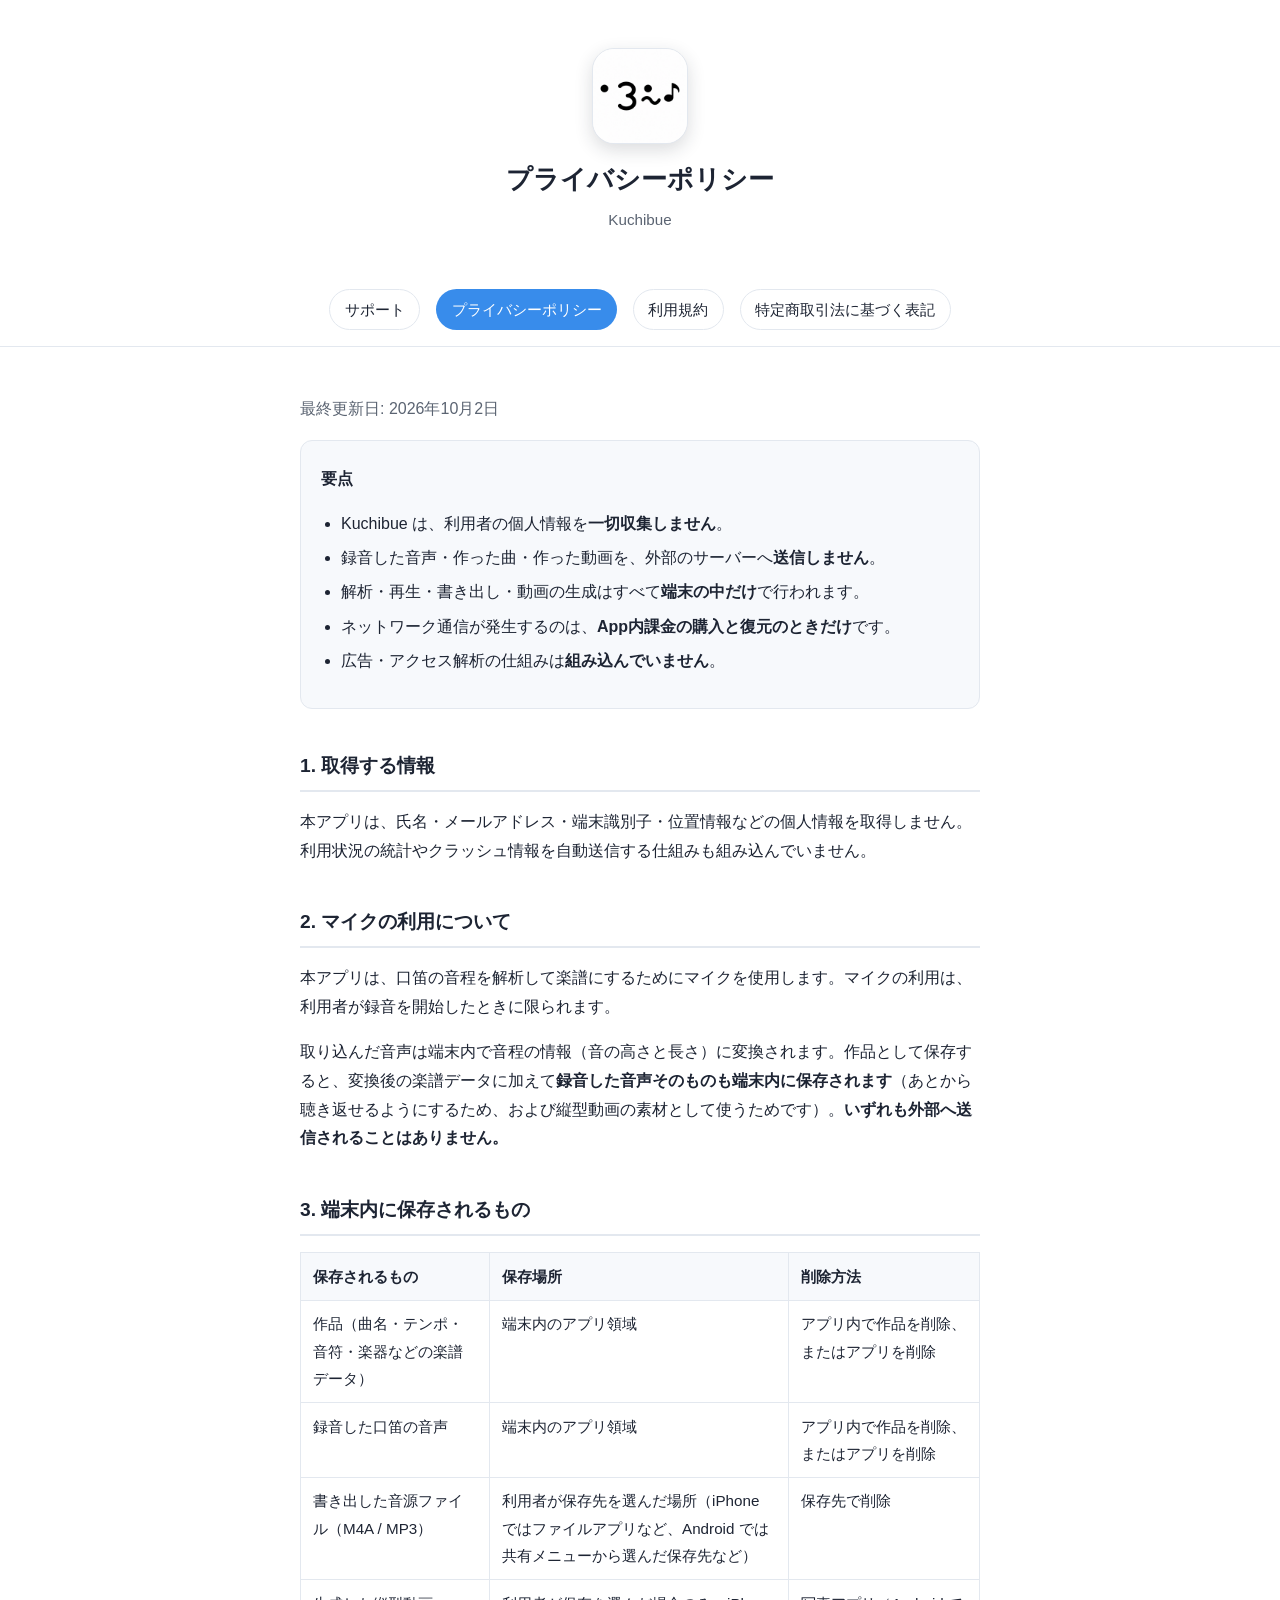
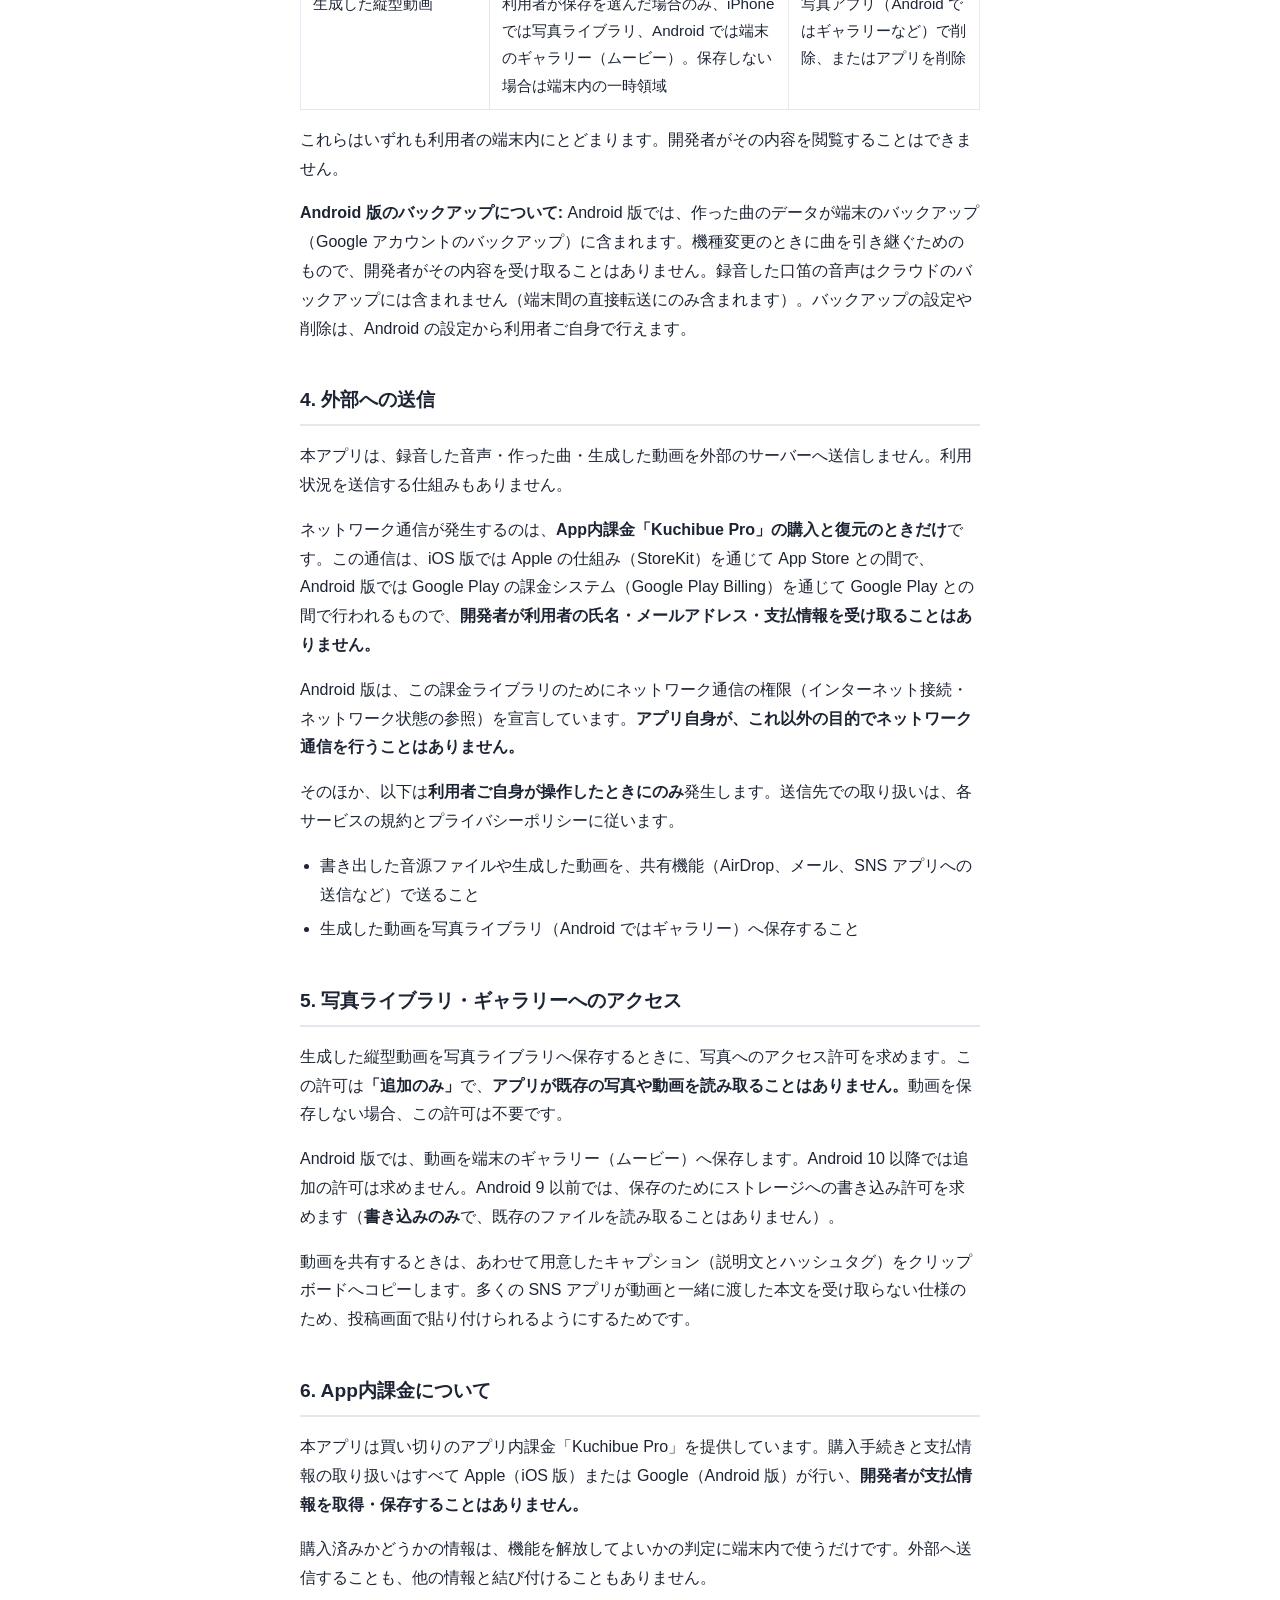
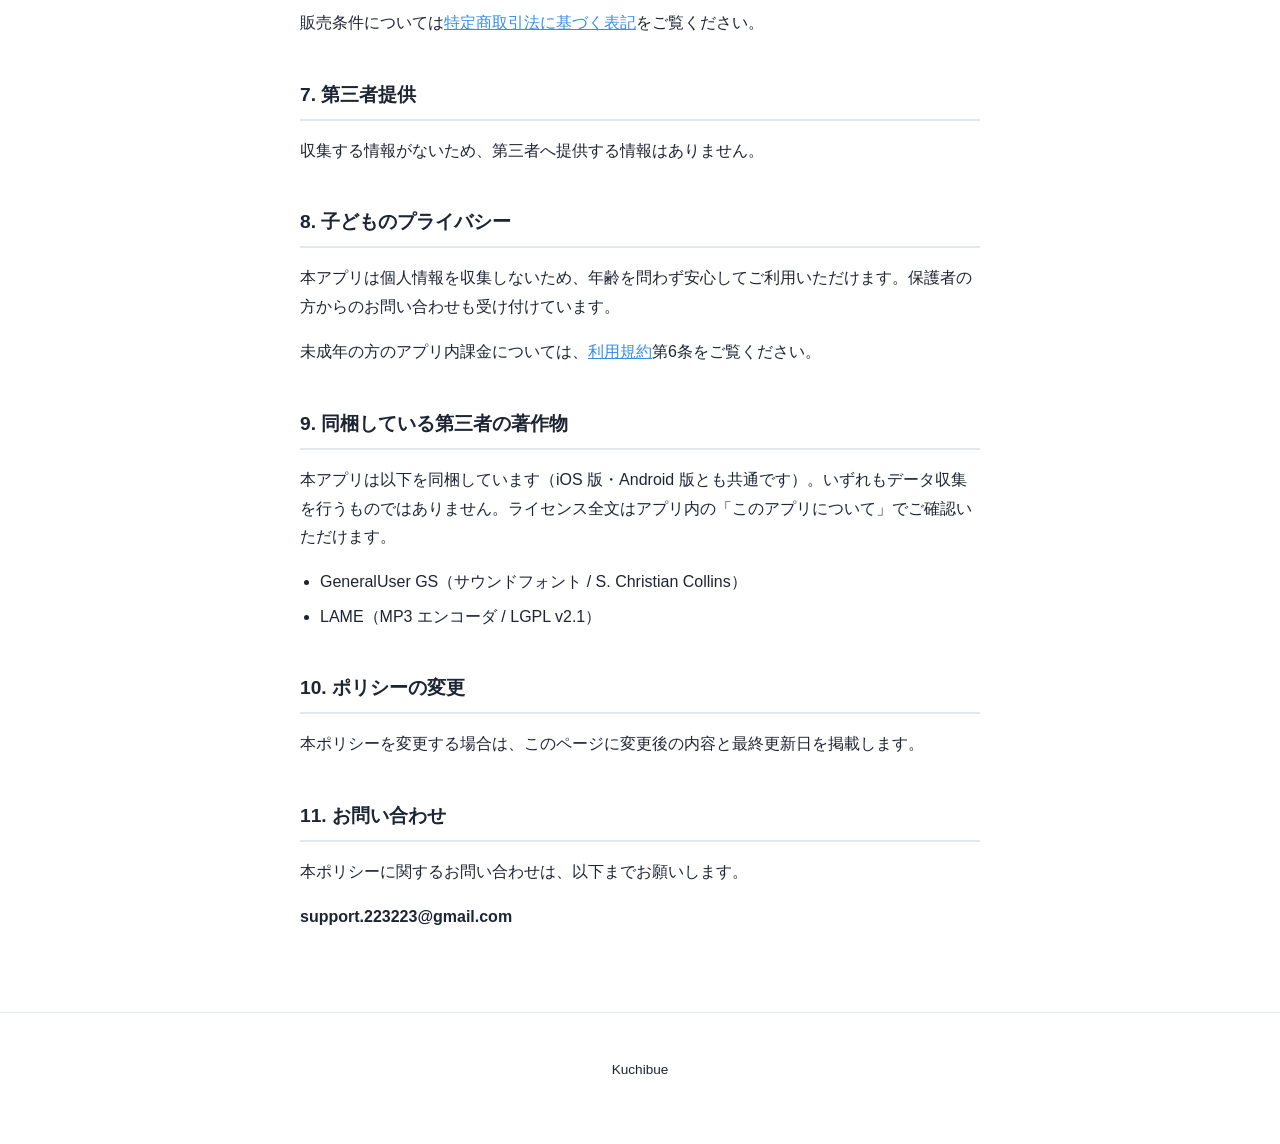
==== commit e86d560e: "サイトの記載を Android 版にも対応した内容にした 動作環境・バックアップ・課金（Google Play）・返金・購入の復元・ 動画の保存先・有線イヤホンの要件を iOS / Android 併" ====
--- a/privacy.html
+++ b/privacy.html
@@ -4,7 +4,7 @@
 <meta charset="utf-8">
 <meta name="viewport" content="width=device-width, initial-scale=1">
 <title>Kuchibue — プライバシーポリシー</title>
-<meta name="description" content="iOS アプリ Kuchibue のプライバシーポリシー。個人情報の収集・送信は行いません。">
+<meta name="description" content="iOS / Android アプリ Kuchibue のプライバシーポリシー。個人情報の収集・送信は行いません。">
 <link rel="stylesheet" href="style.css?v=2">
 </head>
 <body>
@@ -24,7 +24,7 @@
 
 <main>
 
-<p class="lead">最終更新日: 2026年8月2日</p>
+<p class="lead">最終更新日: 2026年10月2日</p>
 
 <div class="card">
   <h3>要点</h3>
@@ -59,32 +59,35 @@
   </tr>
   <tr>
     <td>書き出した音源ファイル（M4A / MP3）</td>
-    <td>利用者が保存先を選んだ場所（ファイルアプリなど）</td>
+    <td>利用者が保存先を選んだ場所（iPhone ではファイルアプリなど、Android では共有メニューから選んだ保存先など）</td>
     <td>保存先で削除</td>
   </tr>
   <tr>
     <td>生成した縦型動画</td>
-    <td>利用者が保存を選んだ場合のみ写真ライブラリ。保存しない場合は端末内の一時領域</td>
-    <td>写真アプリで削除、またはアプリを削除</td>
+    <td>利用者が保存を選んだ場合のみ、iPhone では写真ライブラリ、Android では端末のギャラリー（ムービー）。保存しない場合は端末内の一時領域</td>
+    <td>写真アプリ（Android ではギャラリーなど）で削除、またはアプリを削除</td>
   </tr>
 </table>
 <p>これらはいずれも利用者の端末内にとどまります。開発者がその内容を閲覧することはできません。</p>
+<p><strong>Android 版のバックアップについて:</strong> Android 版では、作った曲のデータが端末のバックアップ（Google アカウントのバックアップ）に含まれます。機種変更のときに曲を引き継ぐためのもので、開発者がその内容を受け取ることはありません。録音した口笛の音声はクラウドのバックアップには含まれません（端末間の直接転送にのみ含まれます）。バックアップの設定や削除は、Android の設定から利用者ご自身で行えます。</p>
 
 <h2>4. 外部への送信</h2>
 <p>本アプリは、録音した音声・作った曲・生成した動画を外部のサーバーへ送信しません。利用状況を送信する仕組みもありません。</p>
-<p>ネットワーク通信が発生するのは、<strong>App内課金「Kuchibue Pro」の購入と復元のときだけ</strong>です。この通信は Apple の仕組み（StoreKit）を通じて App Store との間で行われるもので、<strong>開発者が利用者の氏名・メールアドレス・支払情報を受け取ることはありません。</strong></p>
+<p>ネットワーク通信が発生するのは、<strong>App内課金「Kuchibue Pro」の購入と復元のときだけ</strong>です。この通信は、iOS 版では Apple の仕組み（StoreKit）を通じて App Store との間で、Android 版では Google Play の課金システム（Google Play Billing）を通じて Google Play との間で行われるもので、<strong>開発者が利用者の氏名・メールアドレス・支払情報を受け取ることはありません。</strong></p>
+<p>Android 版は、この課金ライブラリのためにネットワーク通信の権限（インターネット接続・ネットワーク状態の参照）を宣言しています。<strong>アプリ自身が、これ以外の目的でネットワーク通信を行うことはありません。</strong></p>
 <p>そのほか、以下は<strong>利用者ご自身が操作したときにのみ</strong>発生します。送信先での取り扱いは、各サービスの規約とプライバシーポリシーに従います。</p>
 <ul>
   <li>書き出した音源ファイルや生成した動画を、共有機能（AirDrop、メール、SNS アプリへの送信など）で送ること</li>
-  <li>生成した動画を写真ライブラリへ保存すること</li>
+  <li>生成した動画を写真ライブラリ（Android ではギャラリー）へ保存すること</li>
 </ul>
 
-<h2>5. 写真ライブラリへのアクセス</h2>
+<h2>5. 写真ライブラリ・ギャラリーへのアクセス</h2>
 <p>生成した縦型動画を写真ライブラリへ保存するときに、写真へのアクセス許可を求めます。この許可は<strong>「追加のみ」</strong>で、<strong>アプリが既存の写真や動画を読み取ることはありません。</strong>動画を保存しない場合、この許可は不要です。</p>
+<p>Android 版では、動画を端末のギャラリー（ムービー）へ保存します。Android 10 以降では追加の許可は求めません。Android 9 以前では、保存のためにストレージへの書き込み許可を求めます（<strong>書き込みのみ</strong>で、既存のファイルを読み取ることはありません）。</p>
 <p>動画を共有するときは、あわせて用意したキャプション（説明文とハッシュタグ）をクリップボードへコピーします。多くの SNS アプリが動画と一緒に渡した本文を受け取らない仕様のため、投稿画面で貼り付けられるようにするためです。</p>
 
 <h2>6. App内課金について</h2>
-<p>本アプリは買い切りのアプリ内課金「Kuchibue Pro」を提供しています。購入手続きと支払情報の取り扱いはすべて Apple が行い、<strong>開発者が支払情報を取得・保存することはありません。</strong></p>
+<p>本アプリは買い切りのアプリ内課金「Kuchibue Pro」を提供しています。購入手続きと支払情報の取り扱いはすべて Apple（iOS 版）または Google（Android 版）が行い、<strong>開発者が支払情報を取得・保存することはありません。</strong></p>
 <p>購入済みかどうかの情報は、機能を解放してよいかの判定に端末内で使うだけです。外部へ送信することも、他の情報と結び付けることもありません。</p>
 <p>販売条件については<a href="tokushoho.html">特定商取引法に基づく表記</a>をご覧ください。</p>
 
@@ -96,7 +99,7 @@
 <p>未成年の方のアプリ内課金については、<a href="terms.html">利用規約</a>第6条をご覧ください。</p>
 
 <h2>9. 同梱している第三者の著作物</h2>
-<p>本アプリは以下を同梱しています。いずれもデータ収集を行うものではありません。ライセンス全文はアプリ内の「このアプリについて」でご確認いただけます。</p>
+<p>本アプリは以下を同梱しています（iOS 版・Android 版とも共通です）。いずれもデータ収集を行うものではありません。ライセンス全文はアプリ内の「このアプリについて」でご確認いただけます。</p>
 <ul>
   <li>GeneralUser GS（サウンドフォント / S. Christian Collins）</li>
   <li>LAME（MP3 エンコーダ / LGPL v2.1）</li>
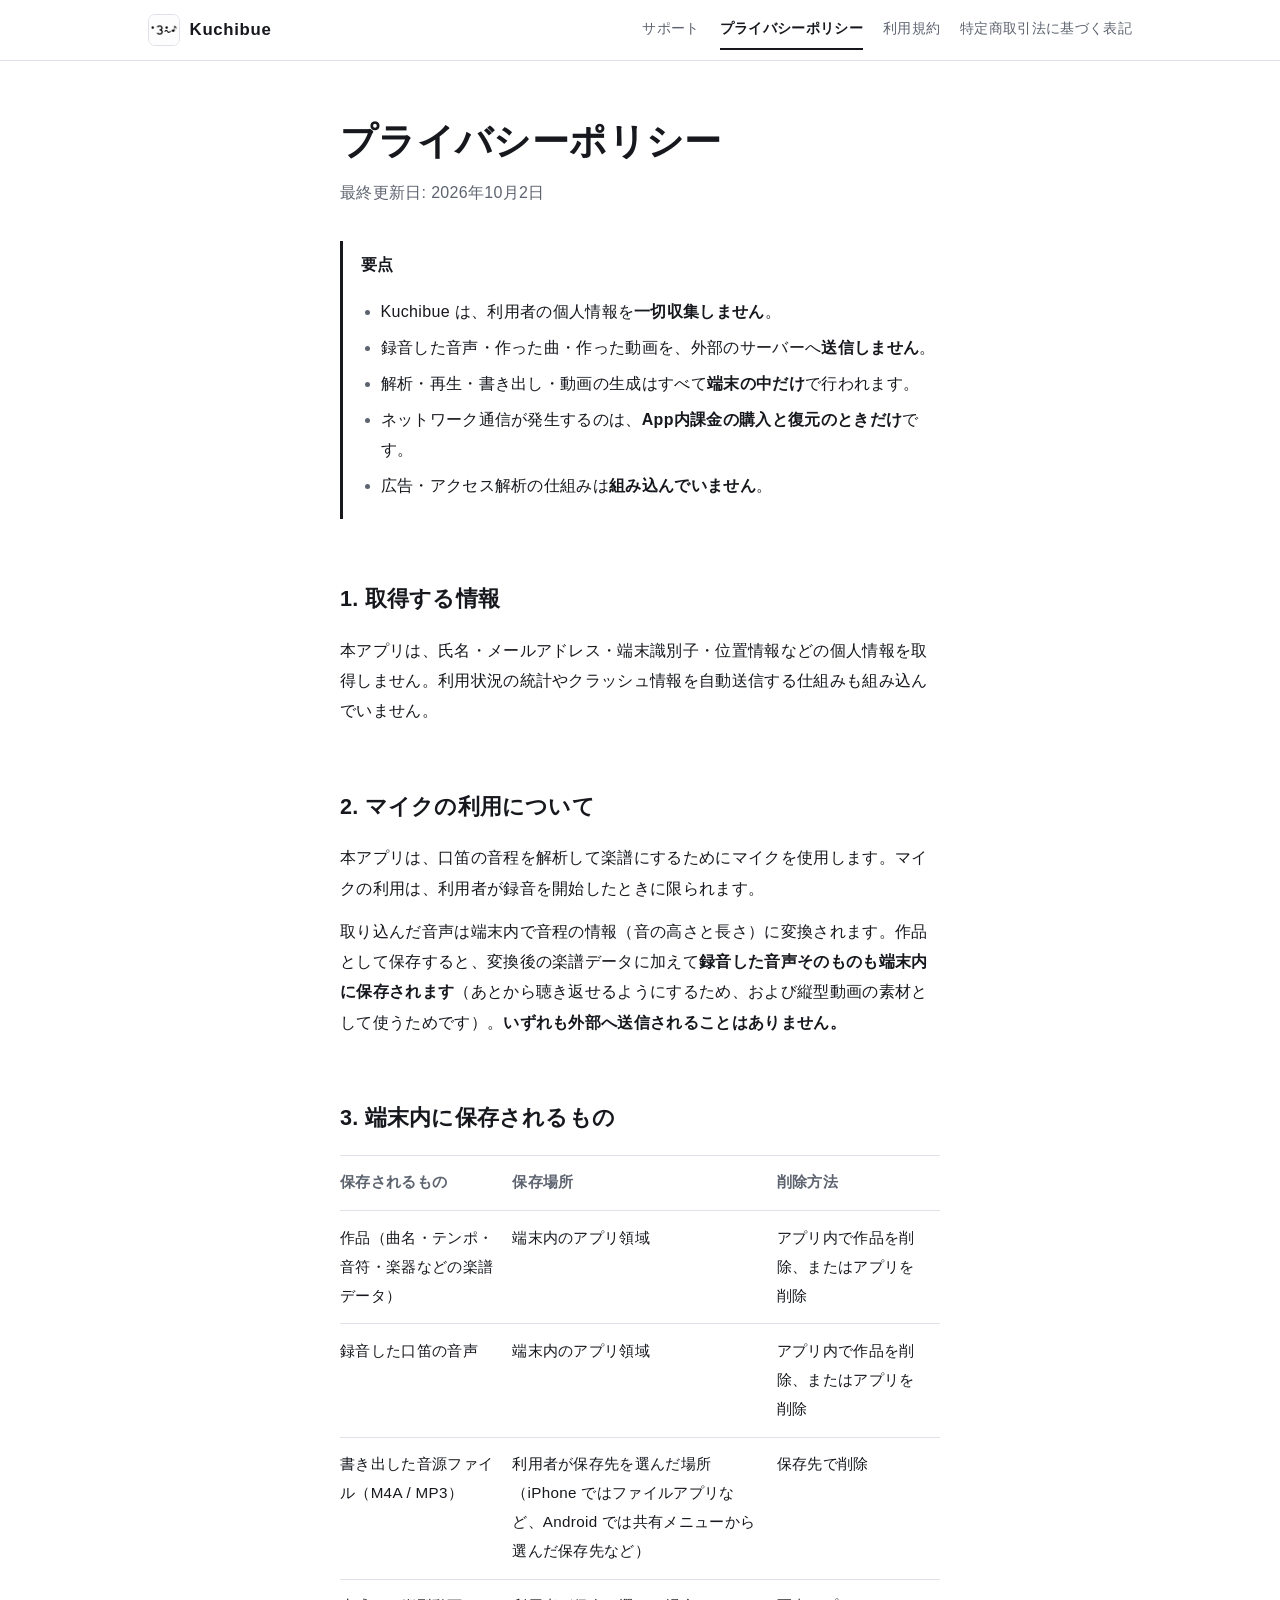
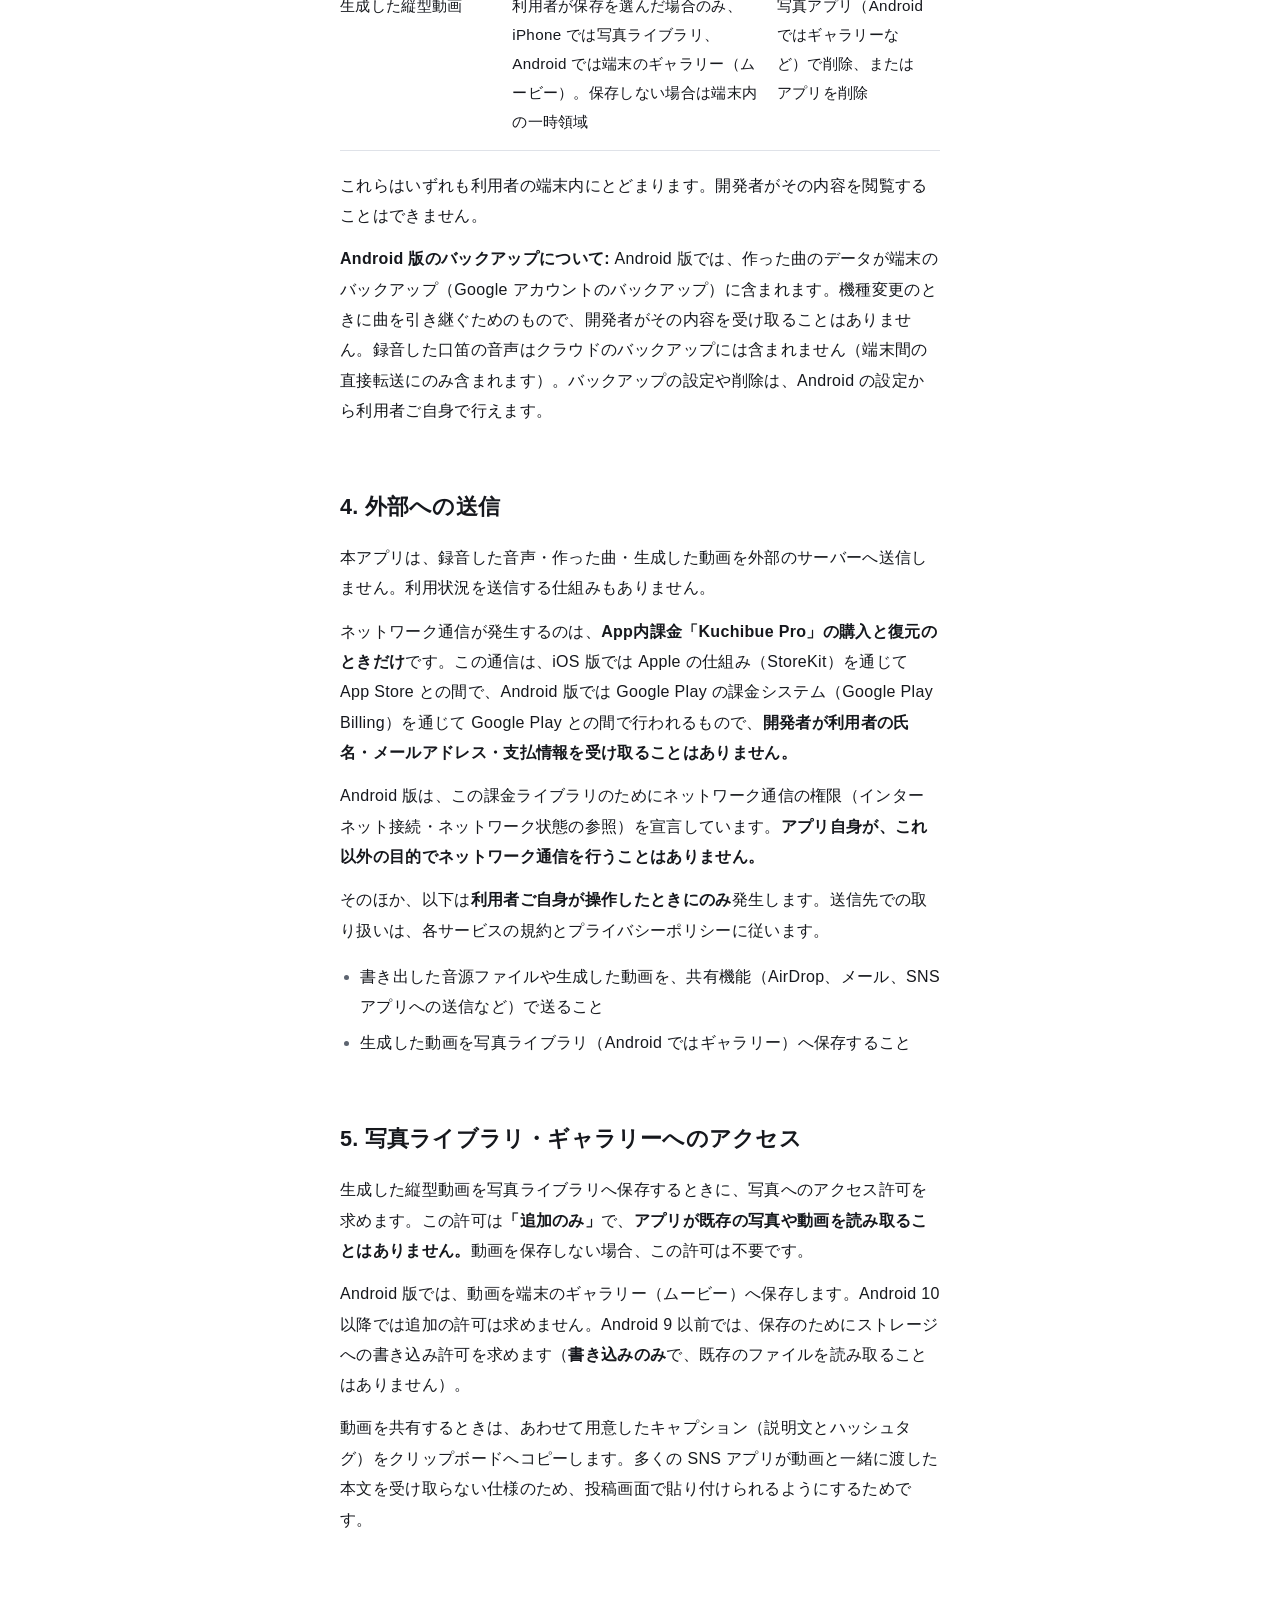
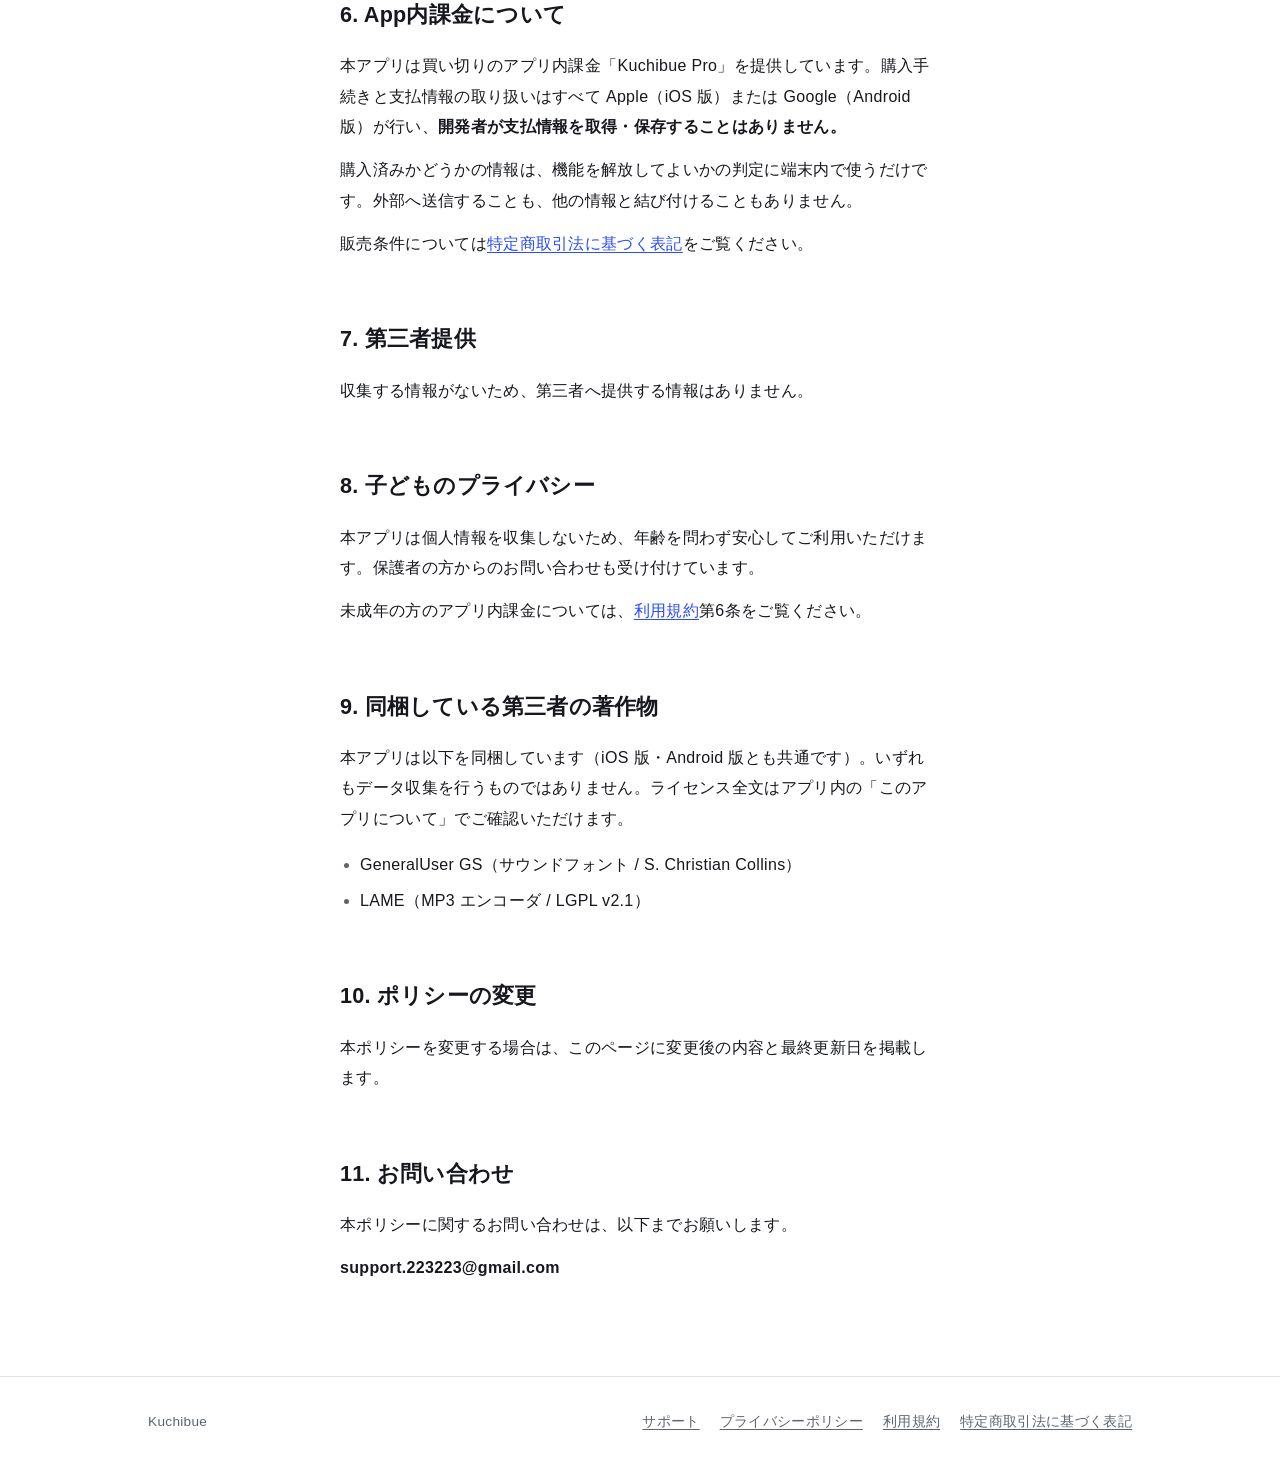
==== commit 15820284: "サイト全体のデザインを白黒基調＋青1色に刷新した 上部バーのナビ、トップの口笛の波線、使い方の番号付き手順、FAQ の開閉式、 縦線による要点表示、スマホで項目名を積む表に変更。文面は変更なし。  C" ====
--- a/privacy.html
+++ b/privacy.html
@@ -5,28 +5,28 @@
 <meta name="viewport" content="width=device-width, initial-scale=1">
 <title>Kuchibue — プライバシーポリシー</title>
 <meta name="description" content="iOS / Android アプリ Kuchibue のプライバシーポリシー。個人情報の収集・送信は行いません。">
-<link rel="stylesheet" href="style.css?v=2">
+<link rel="stylesheet" href="style.css?v=4">
 </head>
 <body>
 
-<header>
-  <img class="logo" src="icon.png" width="96" height="96" alt="Kuchibue のアイコン">
-  <h1>プライバシーポリシー</h1>
-  <p>Kuchibue</p>
+<header class="bar">
+  <div class="bar-inner">
+    <a class="brand" href="index.html"><img src="icon.png" width="32" height="32" alt="">Kuchibue</a>
+    <nav aria-label="サイト内">
+      <a href="index.html">サポート</a>
+      <a href="privacy.html" aria-current="page">プライバシーポリシー</a>
+      <a href="terms.html">利用規約</a>
+      <a href="tokushoho.html">特定商取引法に基づく表記</a>
+    </nav>
+  </div>
 </header>
 
-<nav>
-  <a href="index.html">サポート</a>
-  <a href="privacy.html" class="current">プライバシーポリシー</a>
-  <a href="terms.html">利用規約</a>
-  <a href="tokushoho.html">特定商取引法に基づく表記</a>
-</nav>
-
 <main>
+<h1 class="page-title">プライバシーポリシー</h1>
 
 <p class="lead">最終更新日: 2026年10月2日</p>
 
-<div class="card">
+<div class="summary">
   <h3>要点</h3>
   <ul>
     <li>Kuchibue は、利用者の個人情報を<strong>一切収集しません</strong>。</li>
@@ -115,7 +115,15 @@
 </main>
 
 <footer>
-  <p>Kuchibue</p>
+  <div class="foot-inner">
+    <span>Kuchibue</span>
+    <nav aria-label="フッター">
+      <a href="index.html">サポート</a>
+      <a href="privacy.html" aria-current="page">プライバシーポリシー</a>
+      <a href="terms.html">利用規約</a>
+      <a href="tokushoho.html">特定商取引法に基づく表記</a>
+    </nav>
+  </div>
 </footer>
 
 </body>
--- a/style.css
+++ b/style.css
@@ -1,135 +1,321 @@
-/* Kuchibue 公式サイト（サポート／プライバシーポリシー）
-   外部リソースに依存しない。配色はアプリのアイコンに合わせる。 */
+/* Kuchibue 公式サイト（サポート／プライバシーポリシー／利用規約／特商法表記）
+   外部リソースに依存しない。アイコンが白黒なので、紙と墨を基調にし、
+   アクセントは青1色だけ。見せ場はトップの口笛の波線のみ。 */
 
 :root {
-  --mint: #74e6c7;
-  --blue: #388ceb;
-  --ink: #1d2433;
-  --muted: #5b6472;
-  --line: #e3e8ef;
-  --bg: #ffffff;
-  --card: #f7f9fc;
+  --paper: #ffffff;
+  --wash: #f3f4f6;
+  --ink: #16181d;
+  --muted: #5d6470;
+  --line: #dfe2e8;
+  --accent: #2a4bff;
+  --accent-ink: #ffffff;
+  --measure: 40rem;
 }
 
 @media (prefers-color-scheme: dark) {
   :root {
-    --ink: #eef2f8;
-    --muted: #a3adbb;
-    --line: #2a3242;
-    --bg: #151a23;
-    --card: #1d2431;
+    --paper: #101216;
+    --wash: #1a1d23;
+    --ink: #eceef2;
+    --muted: #9aa2af;
+    --line: #2b303a;
+    --accent: #8fa2ff;
+    --accent-ink: #101216;
   }
 }
 
 * { box-sizing: border-box; }
+
+html { scroll-behavior: smooth; scroll-padding-top: 5rem; }
 
 body {
   margin: 0;
-  background: var(--bg);
+  background: var(--paper);
   color: var(--ink);
-  font-family: -apple-system, BlinkMacSystemFont, "Hiragino Sans", "Noto Sans JP", sans-serif;
-  line-height: 1.8;
+  font-family: -apple-system, BlinkMacSystemFont, "Hiragino Sans", "Hiragino Kaku Gothic ProN",
+    "Noto Sans JP", "Yu Gothic", sans-serif;
+  font-size: 1rem;
+  line-height: 1.9;
+  letter-spacing: 0.02em;
   -webkit-text-size-adjust: 100%;
 }
 
-header {
-  background: var(--bg);
+a { color: var(--accent); text-underline-offset: 0.2em; text-decoration-thickness: 1px; }
+a:hover { text-decoration-thickness: 2px; }
+
+:focus-visible {
+  outline: 2px solid var(--accent);
+  outline-offset: 3px;
+  border-radius: 2px;
+}
+
+/* ---------- 上部バー（全ページ共通） ---------- */
+
+.bar {
+  position: sticky;
+  top: 0;
+  z-index: 10;
+  background: var(--paper);
+  border-bottom: 1px solid var(--line);
+}
+
+.bar-inner {
+  max-width: 64rem;
+  margin: 0 auto;
+  padding: 0.6rem 1.25rem;
+  display: flex;
+  align-items: center;
+  gap: 1.5rem;
+}
+
+.brand {
+  display: flex;
+  align-items: center;
+  gap: 0.6rem;
   color: var(--ink);
-  padding: 3rem 1.25rem 2.5rem;
-  text-align: center;
-}
-
-/* アプリアイコンをそのまま出す。アイコンは白地に黒なので、タイル側の白は
-   ダークモードでも固定にする（var(--bg) にすると顔が読めなくなる）。 */
-header .logo {
-  display: block;
-  width: 96px;
-  height: 96px;
-  margin: 0 auto;
+  text-decoration: none;
+  font-weight: 700;
+  font-size: 1.05rem;
+  letter-spacing: 0.04em;
+  flex: none;
+}
+
+/* アイコンは白地に黒。ダークモードでもタイルの白は固定にする。 */
+.brand img {
+  width: 32px;
+  height: 32px;
   background: #fff;
   border: 1px solid var(--line);
-  /* iOS のホーム画面と同じ角丸比率（辺の約 22.5%）。影が無いと白背景の
-     ライトモードで白タイルが背景に溶けて「アイコン感」が消える。 */
-  border-radius: 22px;
-  box-shadow: 0 6px 18px rgba(29, 36, 51, 0.16);
-}
-
-header h1 { margin: 0.75rem 0 0.25rem; font-size: 1.6rem; }
-header p { margin: 0; color: var(--muted); font-size: 0.95rem; }
+  border-radius: 7px;
+}
+
+.bar nav {
+  display: flex;
+  gap: 1.25rem;
+  margin-left: auto;
+  overflow-x: auto;
+  scrollbar-width: none;
+}
+.bar nav::-webkit-scrollbar { display: none; }
+
+.bar nav a {
+  color: var(--muted);
+  text-decoration: none;
+  font-size: 0.85rem;
+  white-space: nowrap;
+  padding: 0.4rem 0;
+  border-bottom: 2px solid transparent;
+}
+.bar nav a:hover { color: var(--ink); }
+.bar nav a[aria-current="page"] { color: var(--ink); font-weight: 700; border-bottom-color: var(--ink); }
+
+/* 画面が狭いときは、ブランドを上段・ナビを下段に分ける */
+@media (max-width: 640px) {
+  .bar { position: static; }
+  main { padding-top: 2.25rem; }
+  .bar-inner { flex-wrap: wrap; gap: 0.1rem 1rem; padding-bottom: 0; }
+  .bar nav { margin-left: 0; width: 100%; gap: 1.1rem; }
+}
+
+/* ---------- 本文の枠 ---------- */
 
 main {
-  max-width: 720px;
+  max-width: var(--measure);
   margin: 0 auto;
-  padding: 2rem 1.25rem 4rem;
-}
+  padding: 3.5rem 1.25rem 5rem;
+}
+
+.page-title {
+  margin: 0 0 0.5rem;
+  font-size: clamp(1.7rem, 5.5vw, 2.3rem);
+  line-height: 1.35;
+  font-weight: 800;
+  letter-spacing: 0.01em;
+}
+
+.lead { color: var(--muted); margin: 0 0 1.5rem; }
+.page-title + .lead { margin-top: 0.75rem; }
 
 h2 {
-  font-size: 1.2rem;
-  margin: 2.5rem 0 0.75rem;
-  padding-bottom: 0.4rem;
-  border-bottom: 2px solid var(--line);
-}
-
-h3 { font-size: 1rem; margin: 1.75rem 0 0.4rem; }
-
-p, li { color: var(--ink); }
-ul { padding-left: 1.25rem; }
+  margin: 4rem 0 1.25rem;
+  font-size: 1.35rem;
+  line-height: 1.5;
+  font-weight: 800;
+  letter-spacing: 0.01em;
+}
+
+h3 { margin: 2rem 0 0.4rem; font-size: 1rem; font-weight: 700; }
+
+p { margin: 0.8rem 0; }
+ul, ol { padding-left: 1.25rem; }
 li { margin: 0.35rem 0; }
-
-.lead { color: var(--muted); }
-
-.card {
-  background: var(--card);
-  border: 1px solid var(--line);
-  border-radius: 12px;
-  padding: 1rem 1.25rem;
-  margin: 1rem 0;
-}
-
-.card h3 { margin-top: 0.5rem; }
-
-.note {
-  border-left: 4px solid var(--blue);
-  padding-left: 1rem;
-  color: var(--muted);
-}
-
-a { color: var(--blue); }
-
-nav {
-  display: flex;
-  gap: 1rem;
-  justify-content: center;
+li::marker { color: var(--muted); }
+strong { font-weight: 700; }
+
+/* 要点・補足。囲みではなく左の縦線で示す。 */
+.note, .summary {
+  margin: 2rem 0;
+  padding: 0.1rem 0 0.1rem 1.1rem;
+  border-left: 3px solid var(--ink);
+}
+.note { color: var(--muted); border-left-color: var(--line); }
+.summary h3 { margin-top: 0.5rem; }
+
+/* ---------- トップ：ヒーロー ---------- */
+
+.hero { padding: 1rem 0 1.5rem; }
+
+.hero h1 {
+  margin: 0;
+  font-size: clamp(2.1rem, 8.5vw, 3.4rem);
+  line-height: 1.3;
+  font-weight: 800;
+  letter-spacing: 0.01em;
+}
+
+/* 口笛の波線。一度だけ描かれて、最後に音符が現れる。 */
+.whistle { display: block; width: 100%; height: auto; margin: 1.25rem 0 1.75rem; overflow: visible; }
+.whistle path { fill: none; stroke: var(--ink); stroke-width: 3; stroke-linecap: round; }
+.whistle .wave {
+  stroke-dasharray: 1;
+  stroke-dashoffset: 1;
+  animation: draw 2.4s cubic-bezier(0.4, 0, 0.2, 1) 0.2s forwards;
+}
+.whistle .note-head { fill: var(--accent); stroke: none; opacity: 0; animation: appear 0.5s ease-out 2.4s forwards; }
+.whistle .note-stem { stroke: var(--accent); opacity: 0; animation: appear 0.5s ease-out 2.4s forwards; }
+
+@keyframes draw { to { stroke-dashoffset: 0; } }
+@keyframes appear { to { opacity: 1; } }
+
+@media (prefers-reduced-motion: reduce) {
+  .whistle .wave { animation: none; stroke-dashoffset: 0; }
+  .whistle .note-head, .whistle .note-stem { animation: none; opacity: 1; }
+  html { scroll-behavior: auto; }
+}
+
+.hero .lead { color: var(--ink); max-width: 36rem; }
+
+.jump {
+  display: flex;
   flex-wrap: wrap;
-  padding: 1rem;
-  border-bottom: 1px solid var(--line);
-}
-
-nav a {
+  gap: 0.6rem;
+  margin: 1.5rem 0 0;
+  padding: 0;
+  list-style: none;
+}
+.jump li { margin: 0; }
+.jump a {
+  display: inline-block;
+  padding: 0.5rem 1.1rem;
+  border: 1px solid var(--ink);
+  border-radius: 999px;
+  color: var(--ink);
   text-decoration: none;
-  font-size: 0.95rem;
-  padding: 0.35rem 0.9rem;
-  border-radius: 999px;
-  border: 1px solid var(--line);
-  color: var(--ink);
-}
-
-nav a.current { background: var(--blue); color: #fff; border-color: transparent; }
-
-footer {
+  font-size: 0.9rem;
+  font-weight: 700;
+}
+.jump a:hover { background: var(--ink); color: var(--paper); }
+
+/* ---------- 使い方：本当に順番のある手順なので番号を付ける ---------- */
+
+.steps { list-style: none; padding: 0; margin: 0; counter-reset: step; }
+.steps li {
+  counter-increment: step;
+  display: grid;
+  grid-template-columns: 2.6rem 1fr;
+  column-gap: 0.5rem;
+  margin: 0;
+  padding: 1.4rem 0;
   border-top: 1px solid var(--line);
+}
+.steps li:last-child { border-bottom: 1px solid var(--line); }
+.steps li::before {
+  content: counter(step);
+  grid-row: 1 / span 2;
+  font-size: 1.9rem;
+  line-height: 1.1;
+  font-weight: 800;
+  font-variant-numeric: tabular-nums;
+}
+.steps h3 { margin: 0 0 0.3rem; font-size: 1.05rem; }
+.steps p { margin: 0; color: var(--muted); }
+
+/* ---------- よくある質問：開閉式 ---------- */
+
+details { border-top: 1px solid var(--line); }
+details:last-of-type { border-bottom: 1px solid var(--line); }
+
+summary {
+  list-style: none;
+  cursor: pointer;
+  padding: 1.1rem 2rem 1.1rem 0;
+  font-weight: 700;
+  position: relative;
+}
+summary::-webkit-details-marker { display: none; }
+summary::after {
+  content: "";
+  position: absolute;
+  right: 0.25rem;
+  top: 50%;
+  width: 0.55rem;
+  height: 0.55rem;
+  border-right: 2px solid var(--ink);
+  border-bottom: 2px solid var(--ink);
+  transform: translateY(-70%) rotate(45deg);
+  transition: transform 0.2s;
+}
+details[open] > summary::after { transform: translateY(-30%) rotate(-135deg); }
+summary:hover { color: var(--accent); }
+summary:hover::after { border-color: var(--accent); }
+
+.answer { padding: 0 0 1.25rem; }
+.answer > :first-child { margin-top: 0; }
+
+/* ---------- お問い合わせ ---------- */
+
+.contact {
+  margin: 1.5rem 0;
+  padding: 1.5rem;
+  background: var(--wash);
+  border-radius: 6px;
+}
+.contact p:first-child { margin-top: 0; }
+.contact p:last-child { margin-bottom: 0; }
+.mail { font-size: 1.15rem; font-weight: 800; letter-spacing: 0.02em; word-break: break-all; }
+
+/* ---------- 表 ---------- */
+
+table { width: 100%; border-collapse: collapse; margin: 1.25rem 0; font-size: 0.95rem; }
+th, td { padding: 0.8rem 0.75rem 0.8rem 0; text-align: left; vertical-align: top; border-bottom: 1px solid var(--line); }
+tr:first-child th, tr:first-child td { border-top: 1px solid var(--line); }
+th { color: var(--muted); font-weight: 700; white-space: nowrap; }
+td { overflow-wrap: anywhere; }
+
+/* 2列の項目表（特商法）は、狭い画面で項目名を上に積む */
+@media (max-width: 560px) {
+  table.kv, table.kv tbody, table.kv tr, table.kv th, table.kv td { display: block; width: 100%; }
+  table.kv th { padding: 0.9rem 0 0; border-bottom: 0; font-size: 0.8rem; }
+  table.kv td { padding: 0.1rem 0 0.9rem; }
+  table.kv tr:first-child th { border-top: 1px solid var(--line); }
+  table.kv tr:first-child td { border-top: 0; }
+}
+
+/* ---------- フッター ---------- */
+
+footer { border-top: 1px solid var(--line); }
+.foot-inner {
+  max-width: 64rem;
+  margin: 0 auto;
   padding: 2rem 1.25rem 3rem;
-  text-align: center;
+  display: flex;
+  flex-wrap: wrap;
+  gap: 0.75rem 1.5rem;
+  justify-content: space-between;
   color: var(--muted);
   font-size: 0.85rem;
 }
-
-table { border-collapse: collapse; width: 100%; margin: 1rem 0; font-size: 0.95rem; }
-th, td { border: 1px solid var(--line); padding: 0.6rem 0.75rem; text-align: left; vertical-align: top; }
-th { background: var(--card); white-space: nowrap; }
-
-@media (max-width: 480px) {
-  header { padding: 2.25rem 1rem 2rem; }
-  header .logo { width: 80px; height: 80px; border-radius: 18px; }
-  table, th, td { font-size: 0.9rem; }
-}
+.foot-inner nav { display: flex; flex-wrap: wrap; gap: 0.5rem 1.25rem; }
+.foot-inner a { color: var(--muted); }
+.foot-inner a:hover { color: var(--ink); }
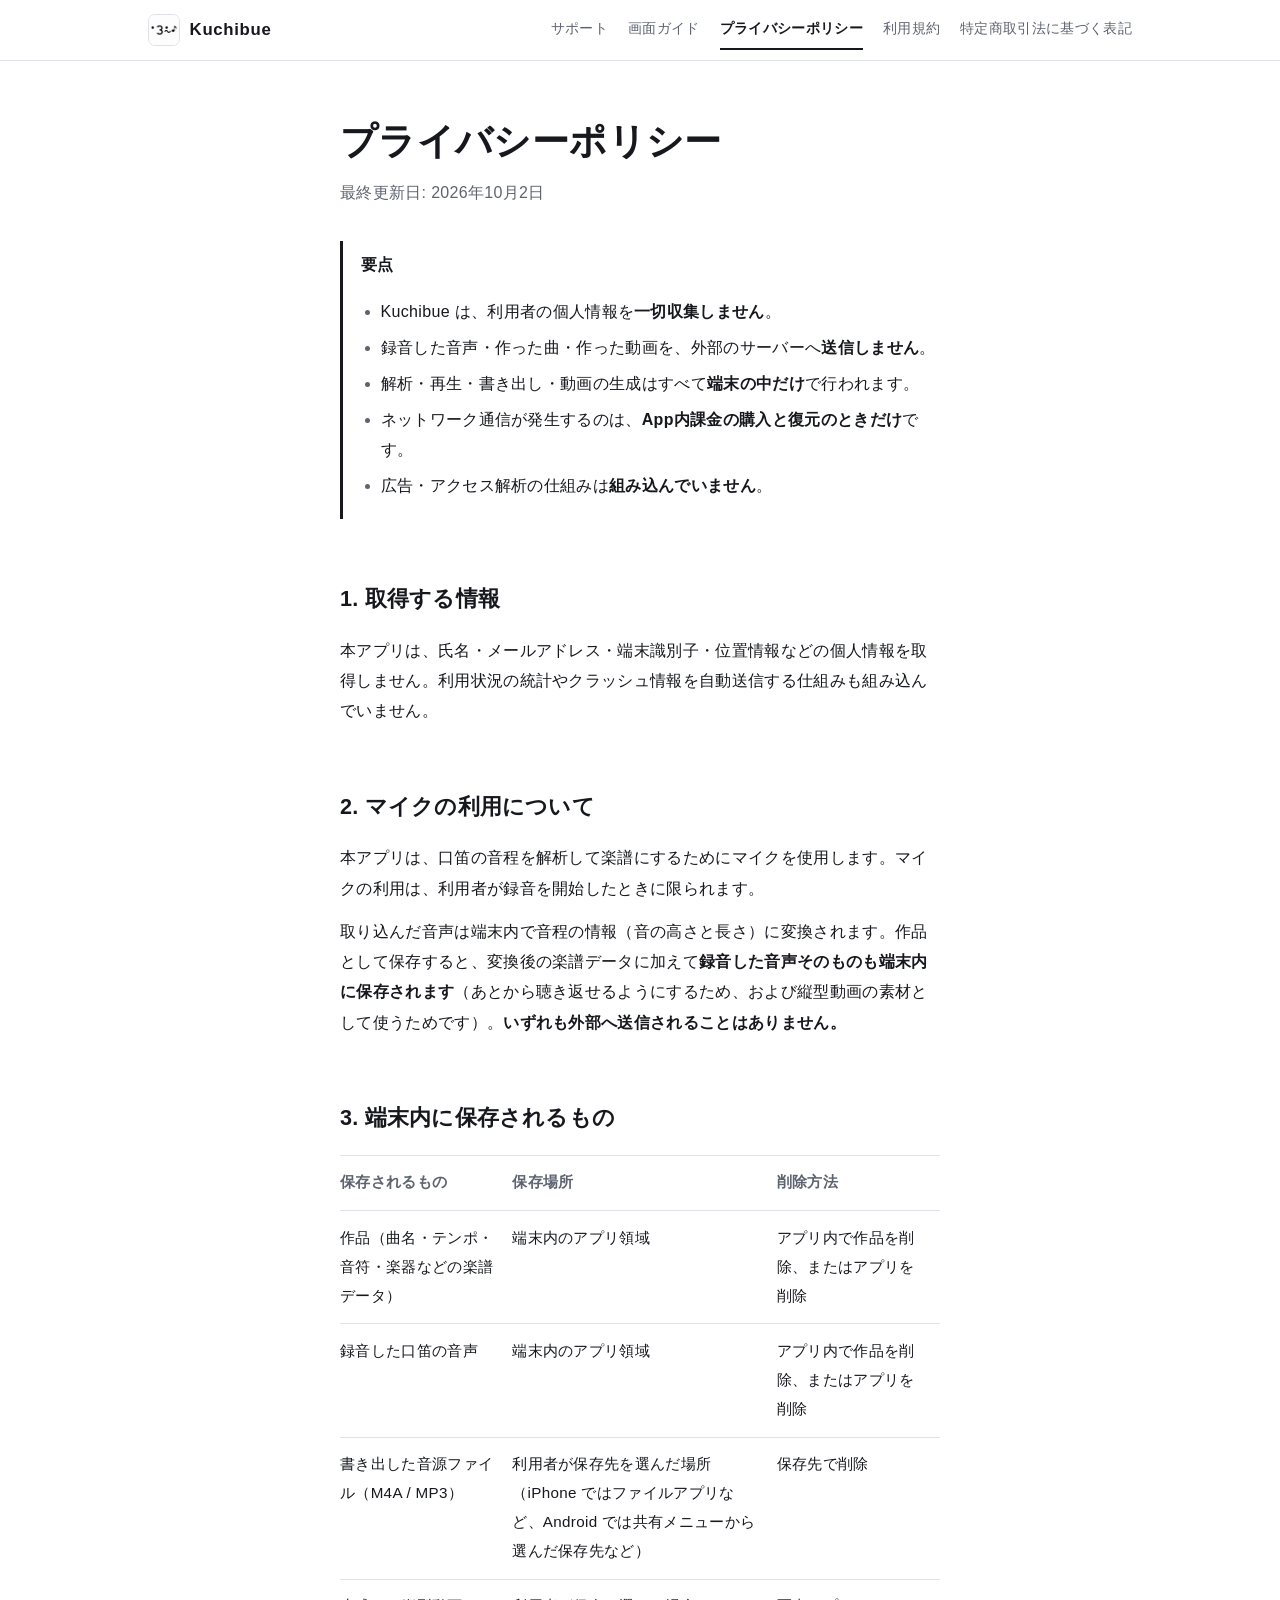
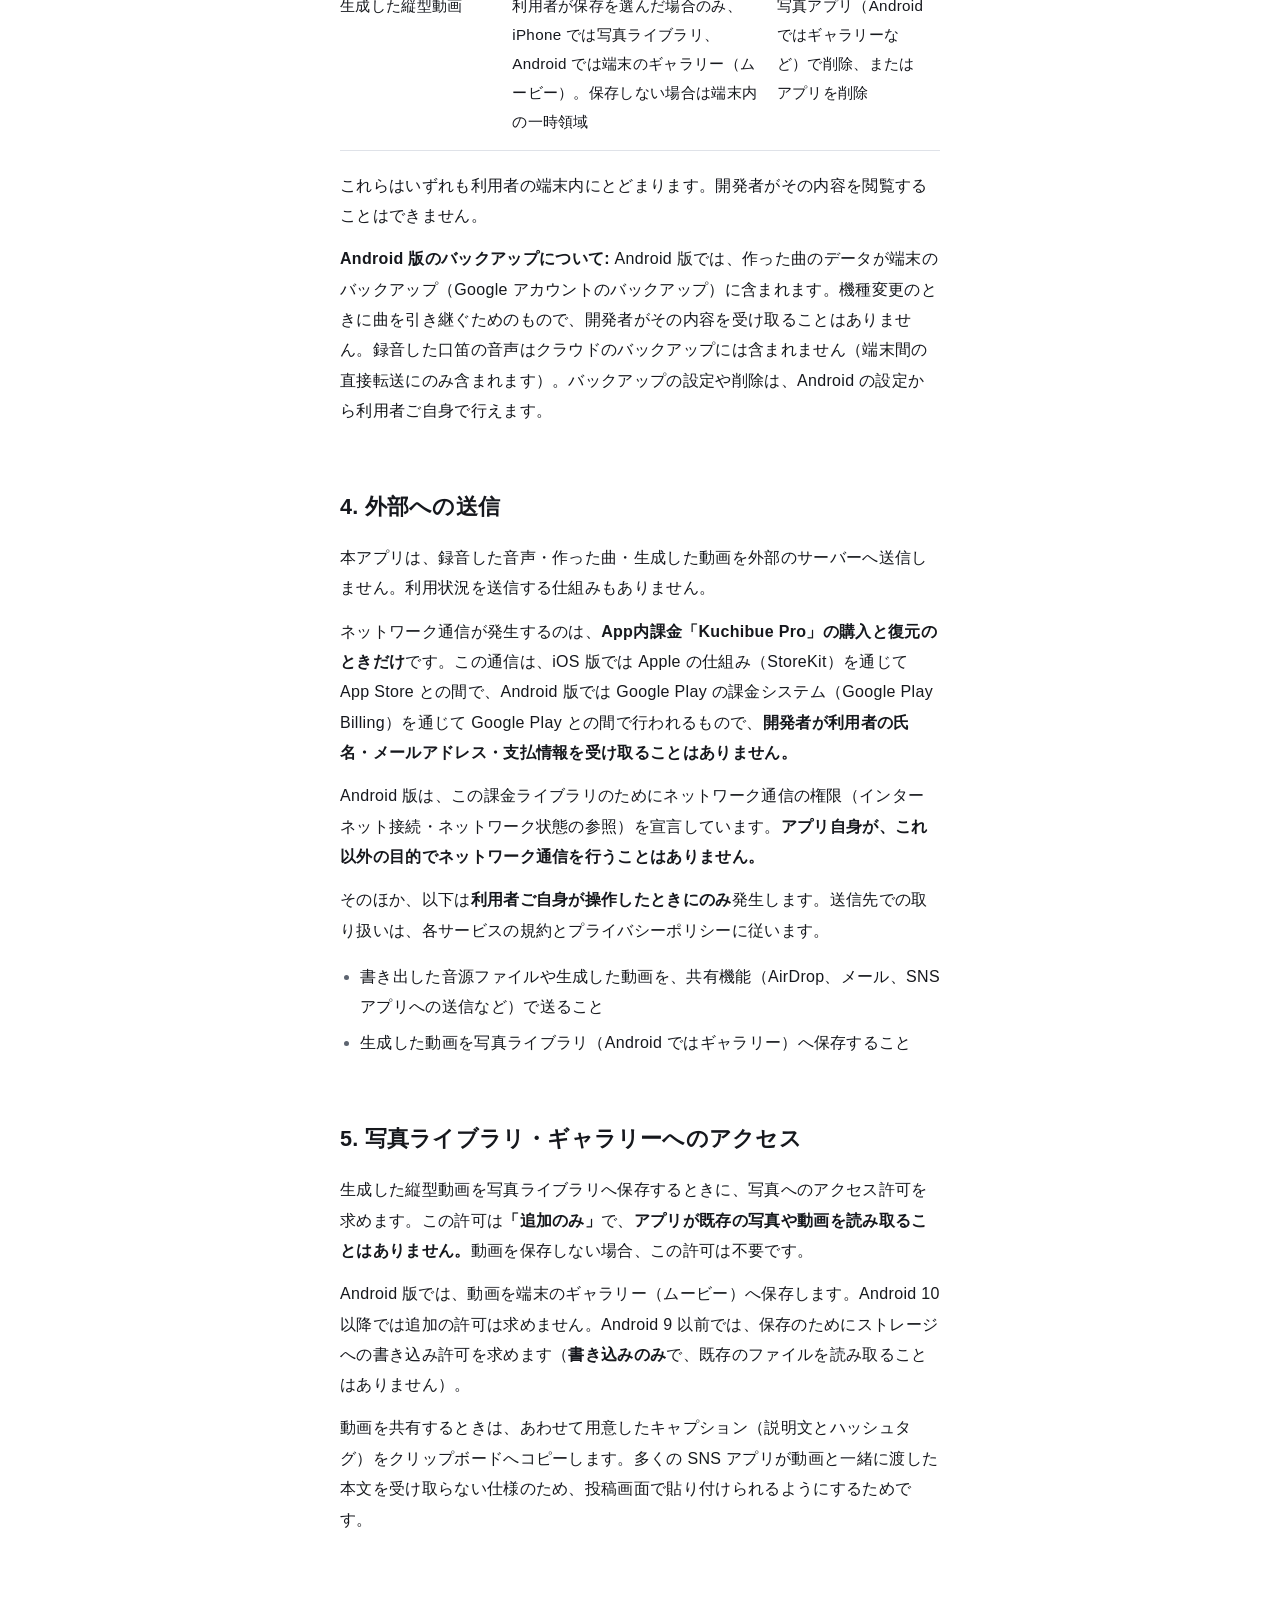
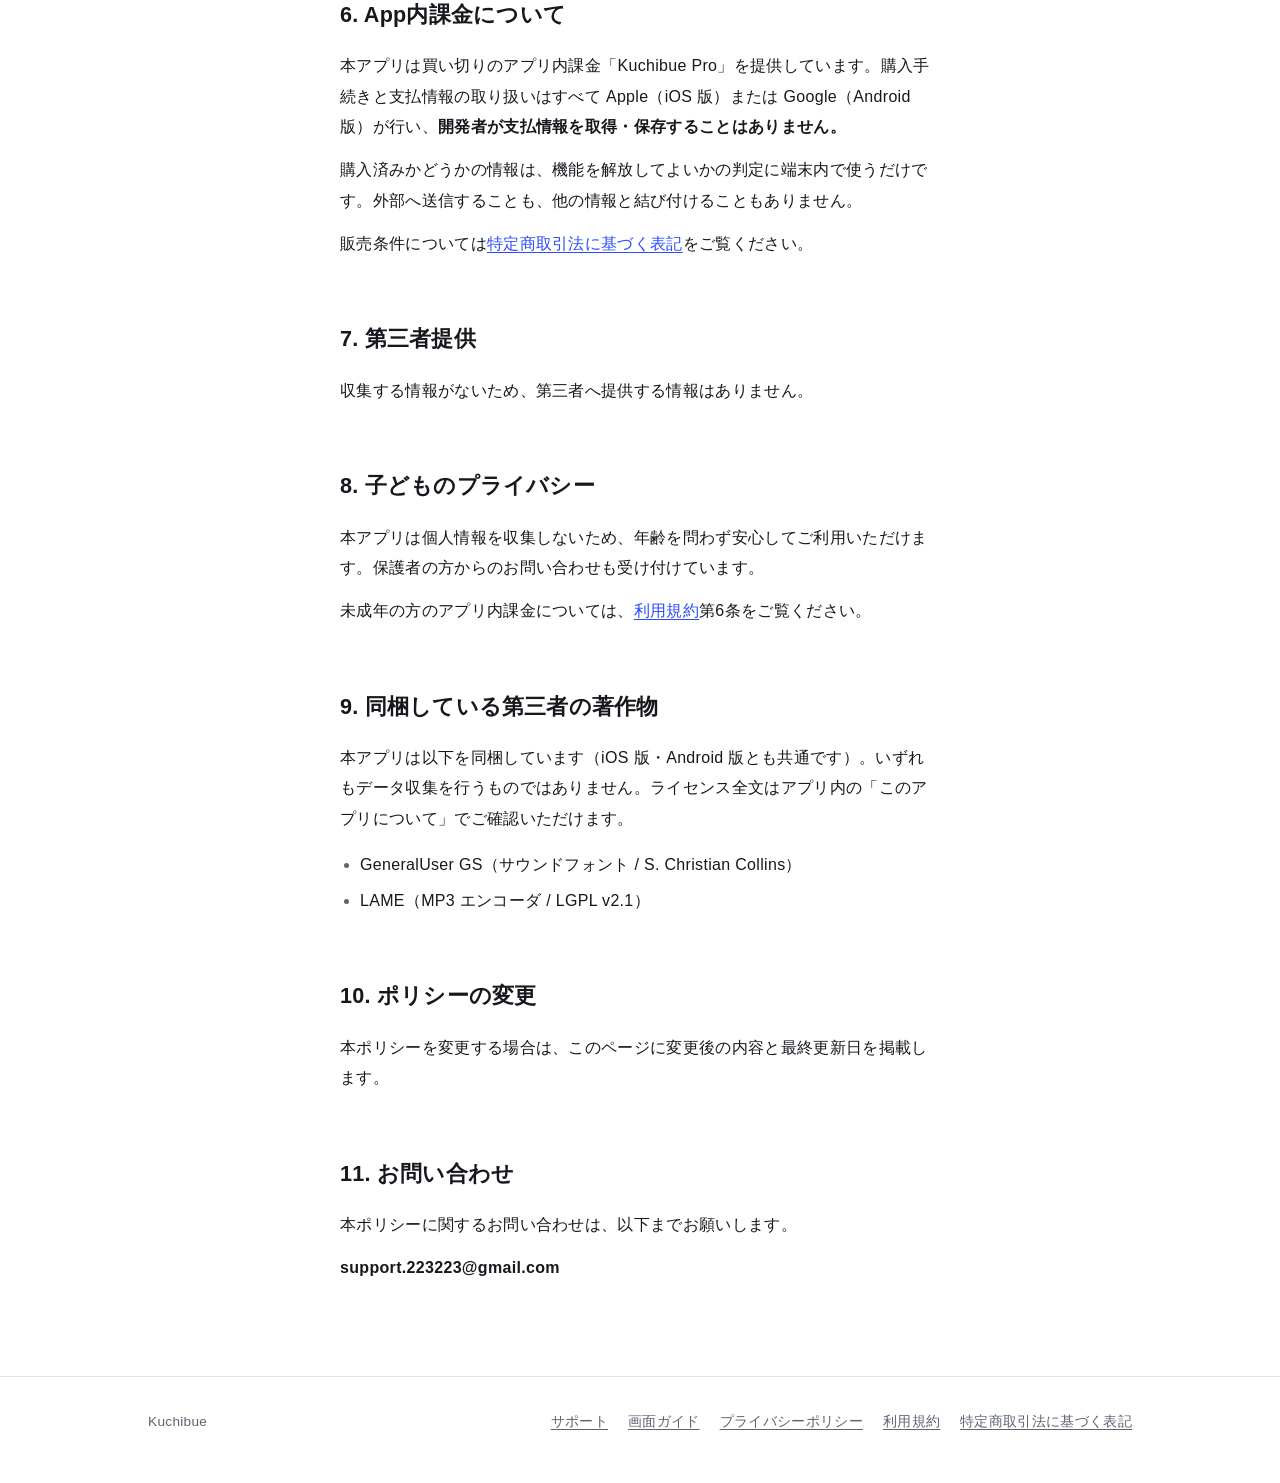
==== commit 21775e5e: "画面ガイドのページを追加し、iPhone と Android の画面写真を載せた 作品一覧・楽譜・楽器選択・縦型動画・書き出しの5画面を並べて説明。 写真は開発中バージョンのシミュレータ／エミュレータ" ====
--- a/privacy.html
+++ b/privacy.html
@@ -5,7 +5,7 @@
 <meta name="viewport" content="width=device-width, initial-scale=1">
 <title>Kuchibue — プライバシーポリシー</title>
 <meta name="description" content="iOS / Android アプリ Kuchibue のプライバシーポリシー。個人情報の収集・送信は行いません。">
-<link rel="stylesheet" href="style.css?v=4">
+<link rel="stylesheet" href="style.css?v=5">
 </head>
 <body>
 
@@ -14,6 +14,7 @@
     <a class="brand" href="index.html"><img src="icon.png" width="32" height="32" alt="">Kuchibue</a>
     <nav aria-label="サイト内">
       <a href="index.html">サポート</a>
+      <a href="howto.html">画面ガイド</a>
       <a href="privacy.html" aria-current="page">プライバシーポリシー</a>
       <a href="terms.html">利用規約</a>
       <a href="tokushoho.html">特定商取引法に基づく表記</a>
@@ -119,6 +120,7 @@
     <span>Kuchibue</span>
     <nav aria-label="フッター">
       <a href="index.html">サポート</a>
+      <a href="howto.html">画面ガイド</a>
       <a href="privacy.html" aria-current="page">プライバシーポリシー</a>
       <a href="terms.html">利用規約</a>
       <a href="tokushoho.html">特定商取引法に基づく表記</a>
--- a/style.css
+++ b/style.css
@@ -319,3 +319,48 @@
 .foot-inner nav { display: flex; flex-wrap: wrap; gap: 0.5rem 1.25rem; }
 .foot-inner a { color: var(--muted); }
 .foot-inner a:hover { color: var(--ink); }
+
+/* ---------- 画面ガイド ---------- */
+
+main.wide { max-width: 56rem; }
+
+.caveat {
+  margin: 1.5rem 0 0;
+  padding: 0.9rem 1.1rem;
+  background: var(--wash);
+  border-radius: 6px;
+  color: var(--muted);
+  font-size: 0.88rem;
+  line-height: 1.8;
+}
+
+.guide {
+  display: grid;
+  grid-template-columns: minmax(0, 1fr) minmax(0, 1.25fr);
+  gap: 2rem 3rem;
+  align-items: center;
+  padding: 3.5rem 0;
+  border-top: 1px solid var(--line);
+}
+.guide:first-of-type { margin-top: 2.5rem; }
+.guide h2 { margin-top: 0; }
+.guide-text p { color: var(--muted); }
+
+.shots { display: flex; gap: 1rem; justify-content: center; align-items: flex-start; }
+.shot { margin: 0; flex: 1 1 0; max-width: 15rem; min-width: 0; }
+.shots.solo .shot { max-width: 15rem; }
+.shot img {
+  display: block;
+  width: 100%;
+  height: auto;
+  border: 1px solid var(--line);
+  border-radius: 1.4rem;
+  background: #fff;
+}
+.shot figcaption { margin-top: 0.5rem; text-align: center; font-size: 0.8rem; color: var(--muted); }
+
+@media (max-width: 720px) {
+  .guide { grid-template-columns: minmax(0, 1fr); padding: 2.5rem 0; }
+  .shots { gap: 0.75rem; }
+  .shot img { border-radius: 1rem; }
+}
